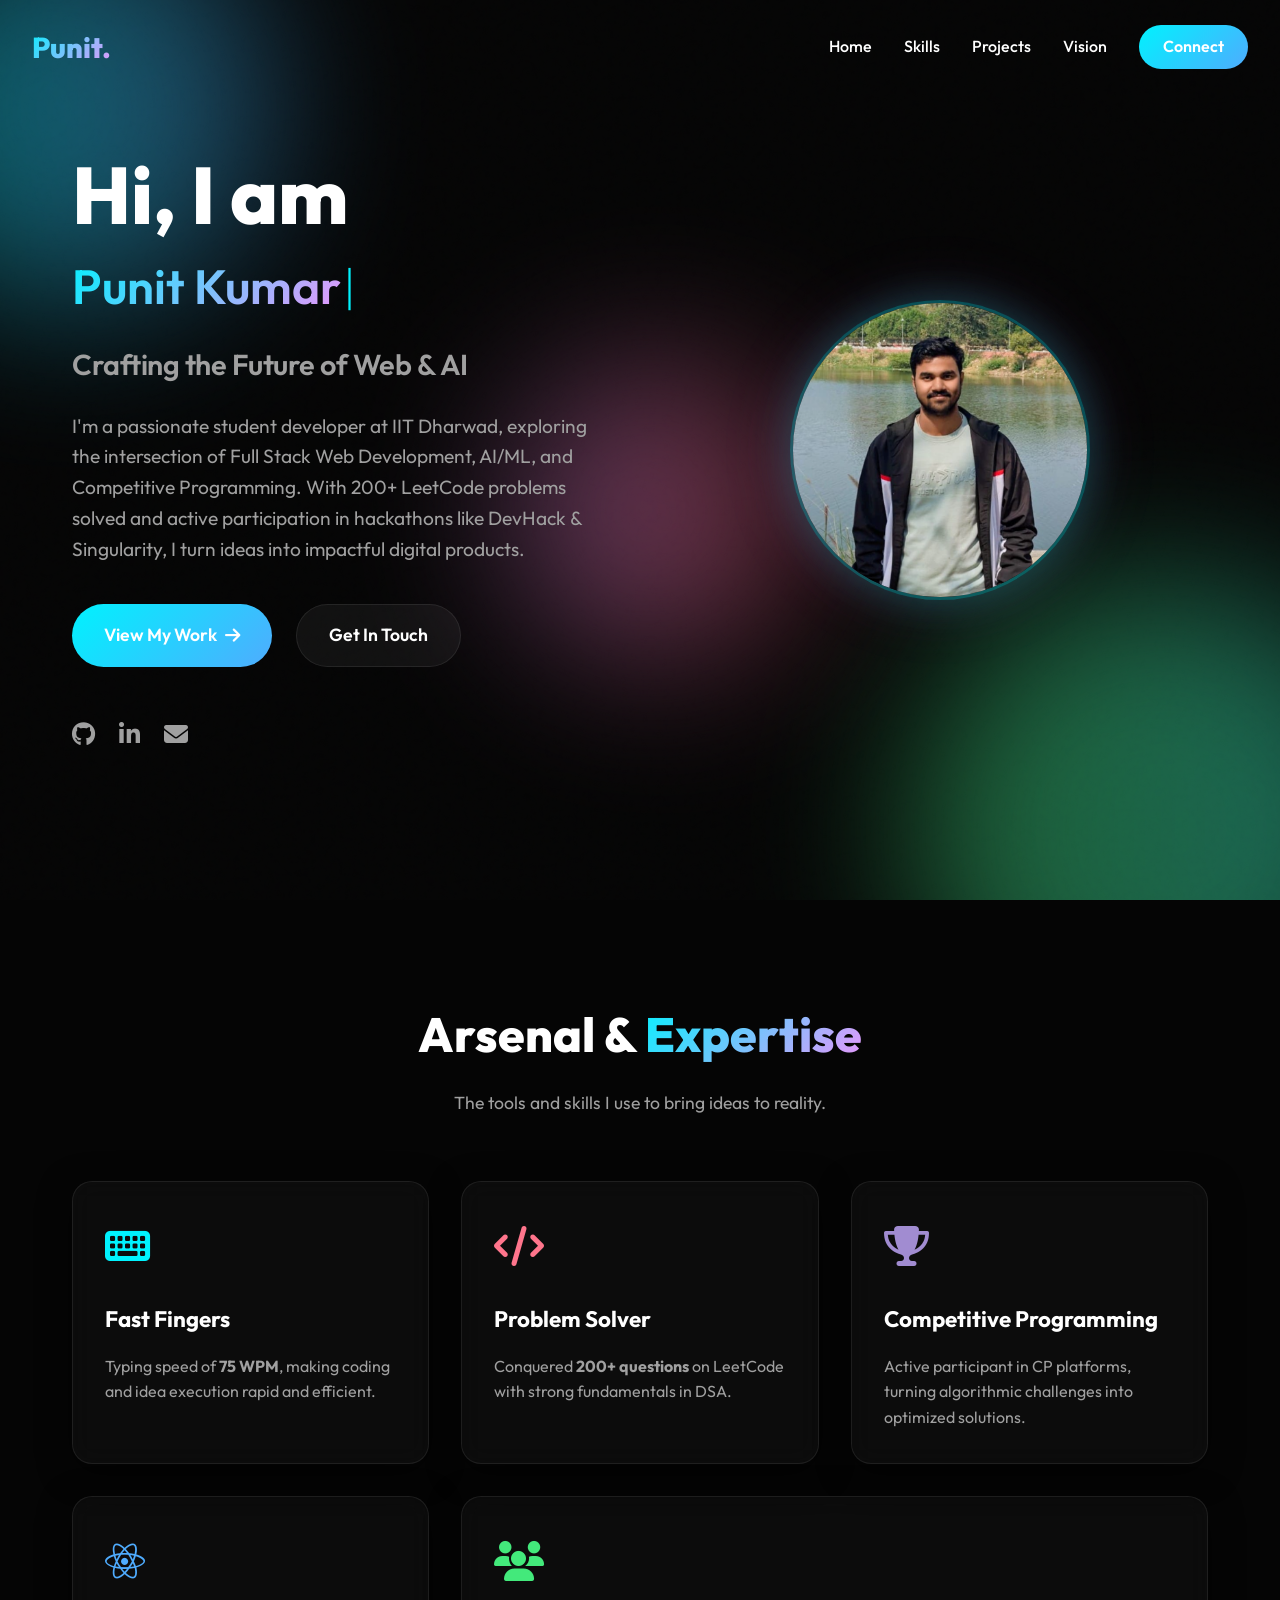
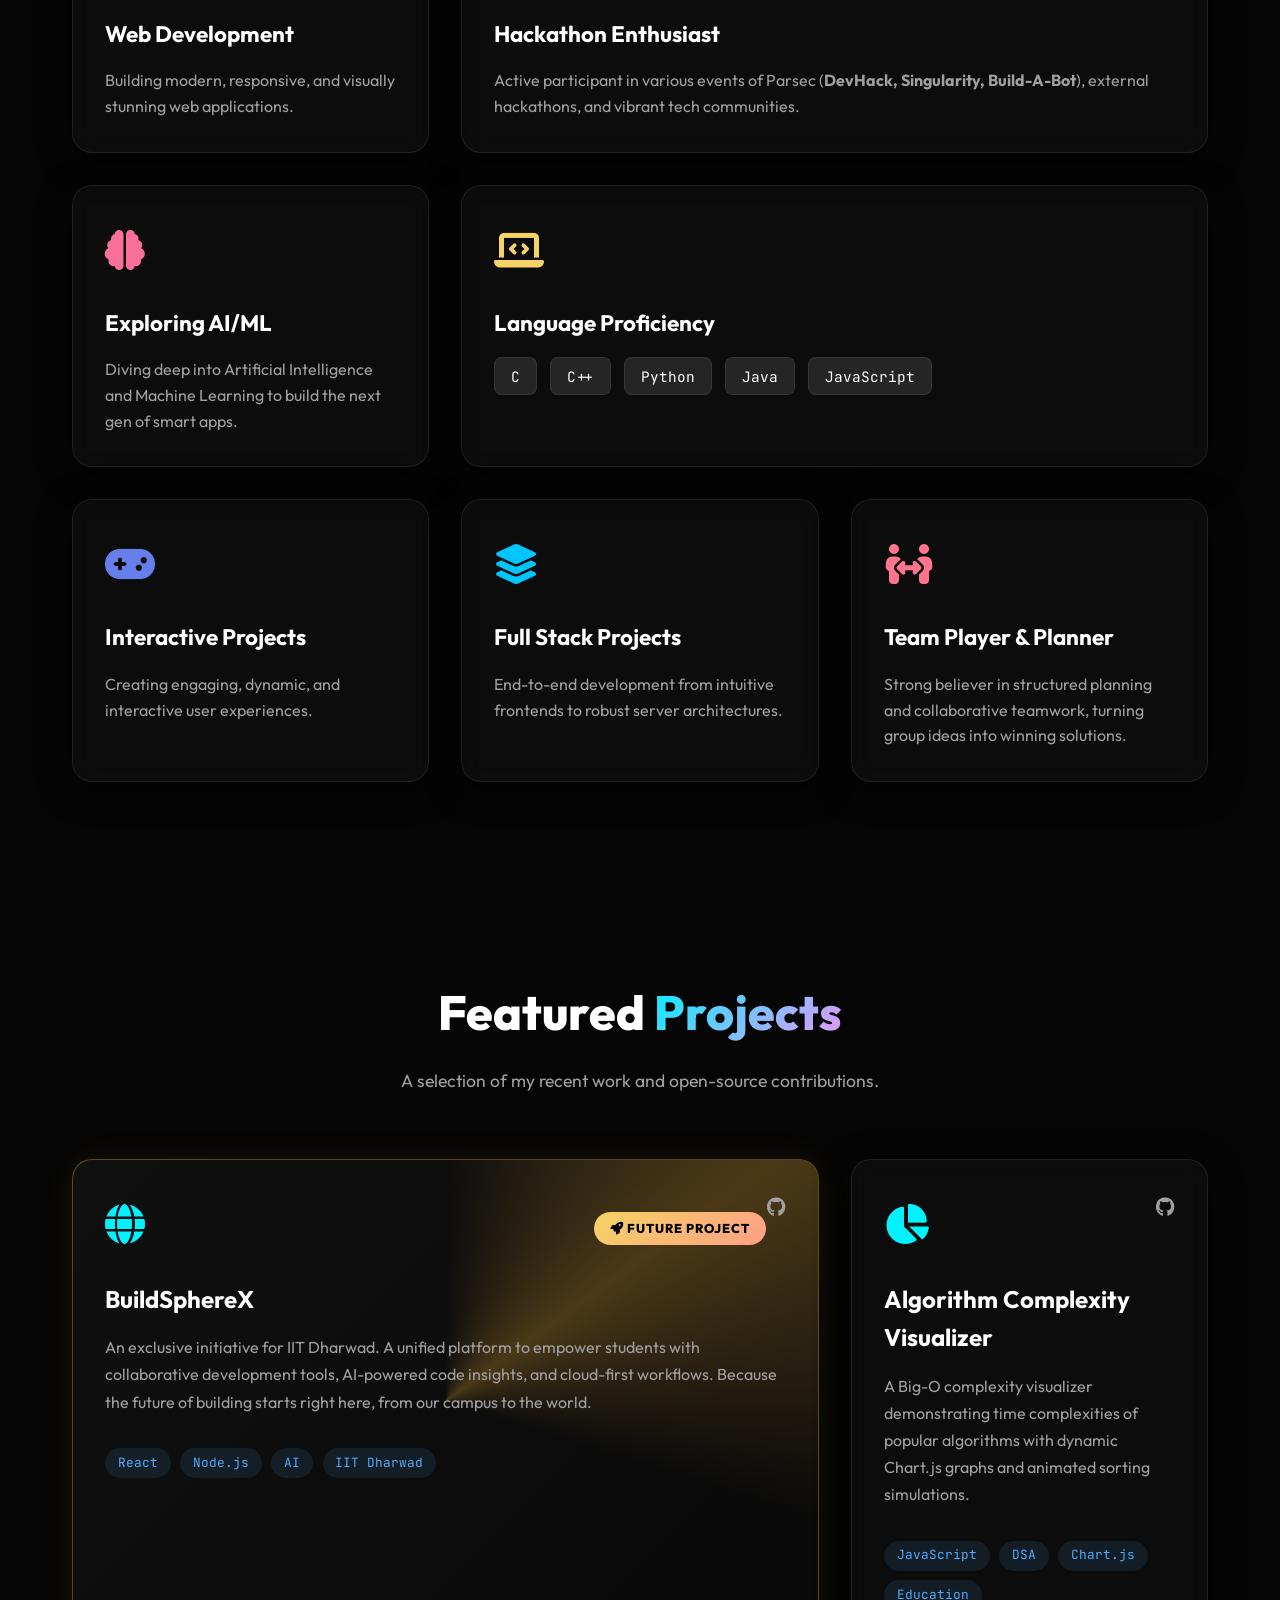
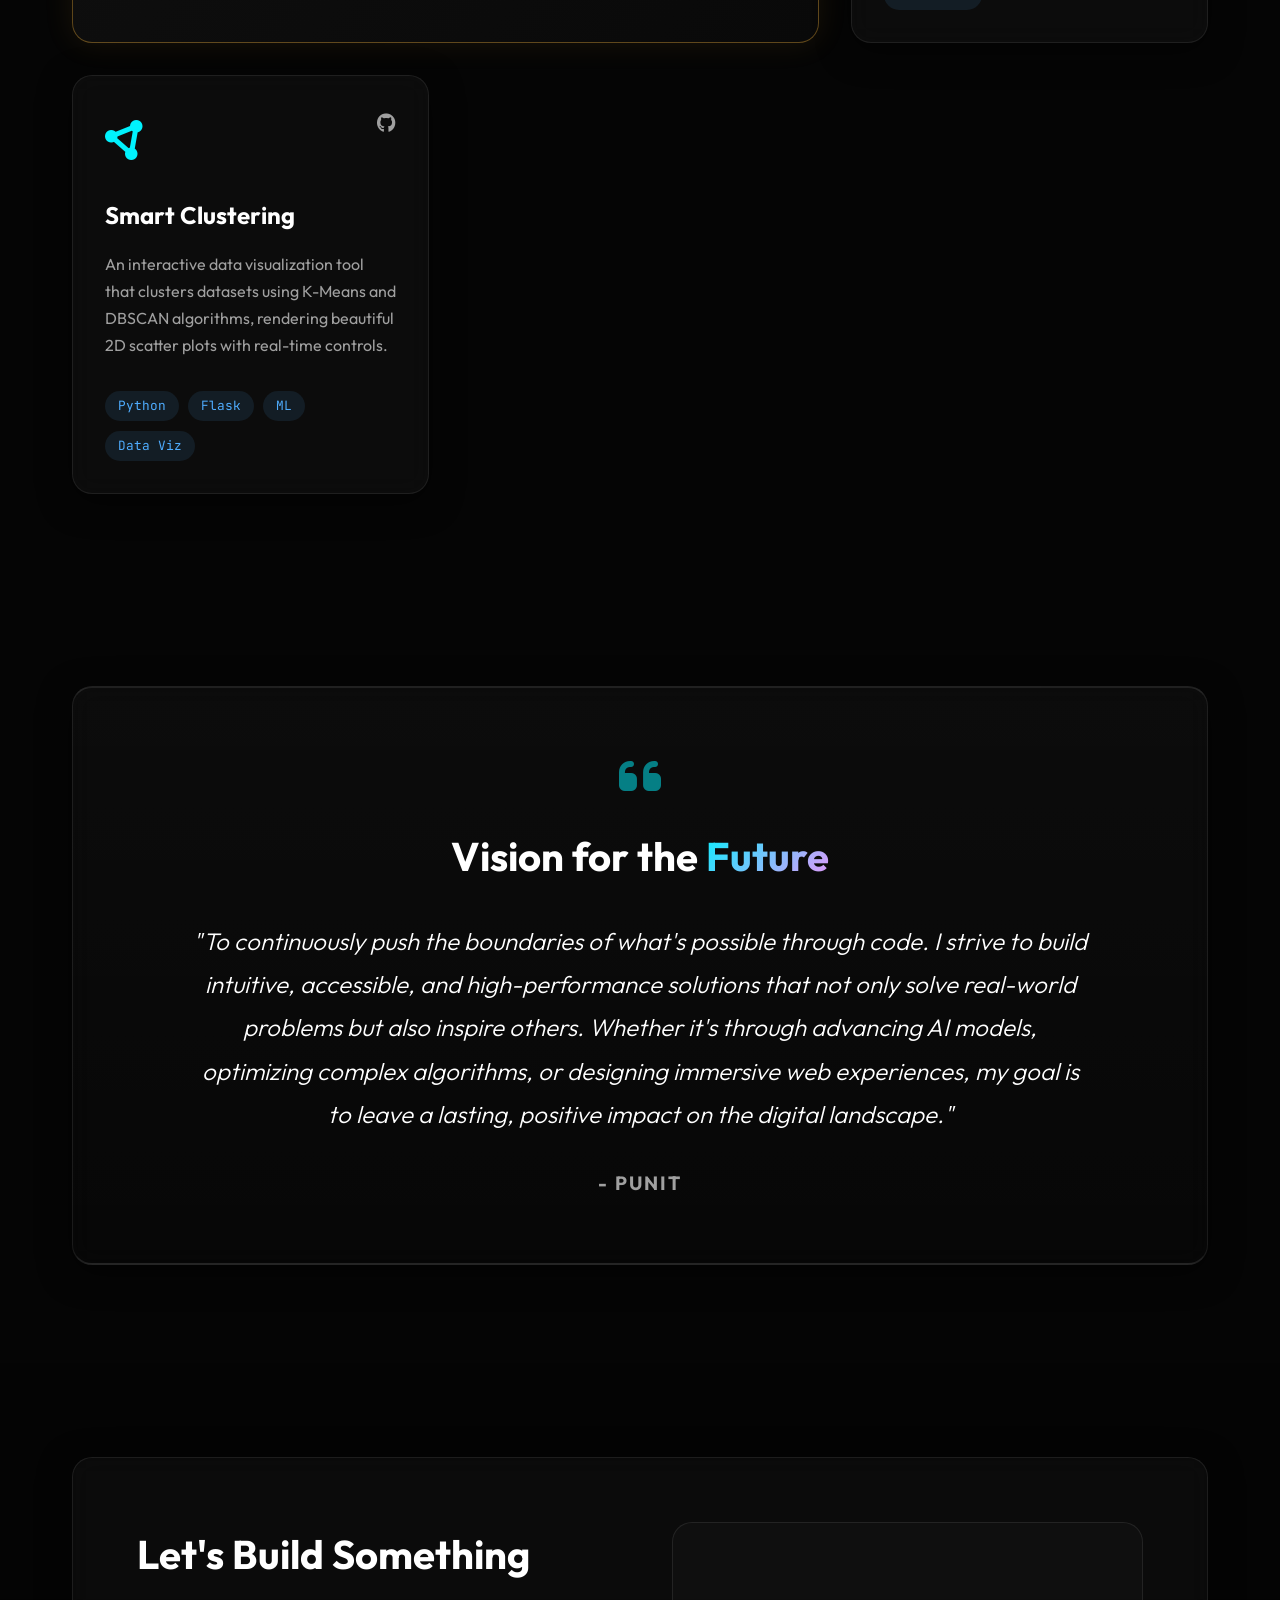
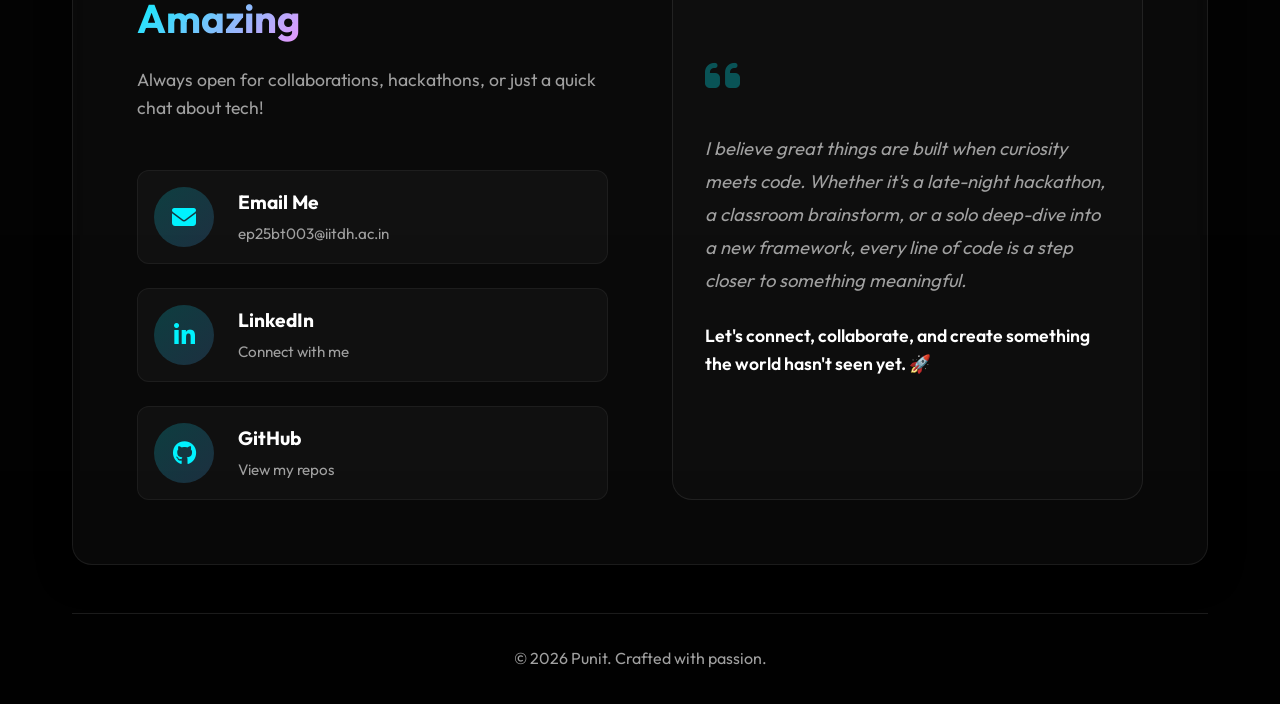
==== index.html @ 8e8a66ca "Initial commit: Premium dark-themed portfolio website" ====
<!DOCTYPE html>
<html lang="en">

<head>
    <meta charset="UTF-8">
    <meta name="viewport" content="width=device-width, initial-scale=1.0">
    <title>Punit | Portfolio</title>
    <!-- Fonts -->
    <link rel="preconnect" href="https://fonts.googleapis.com">
    <link rel="preconnect" href="https://fonts.gstatic.com" crossorigin>
    <link
        href="https://fonts.googleapis.com/css2?family=Outfit:wght@300;400;600;800&family=JetBrains+Mono:wght@400;700&display=swap"
        rel="stylesheet">
    <!-- Font Awesome -->
    <link rel="stylesheet" href="https://cdnjs.cloudflare.com/ajax/libs/font-awesome/6.4.0/css/all.min.css">
    <!-- Custom CSS -->
    <link rel="stylesheet" href="style.css">
</head>

<body>
    <!-- Animated Background Elements -->
    <div class="background-animation">
        <div class="blob blob-1"></div>
        <div class="blob blob-2"></div>
        <div class="blob blob-3"></div>
        <div class="noise-overlay"></div>
    </div>

    <!-- Navigation -->
    <nav class="navbar">
        <div class="nav-brand">
            <span class="gradient-text">Punit.</span>
        </div>
        <div class="nav-links">
            <a href="#home">Home</a>
            <a href="#skills">Skills</a>
            <a href="#projects">Projects</a>
            <a href="#vision">Vision</a>
            <a href="#contact" class="nav-btn">Connect</a>
        </div>
        <div class="mobile-menu-btn">
            <i class="fas fa-bars"></i>
        </div>
    </nav>

    <!-- Hero Section -->
    <section id="home" class="hero section">
        <div class="hero-grid wrapper">
            <div class="hero-content">

                <h1 class="hero-title">Hi, I am</h1>
                <p class="hero-typing"><span class="gradient-text type-text">Punit Kumar</span><span
                        class="cursor">|</span></p>
                <p class="hero-subtitle">Crafting the Future of Web & AI</p>

                <p class="hero-desc">
                    I'm a passionate student developer at IIT Dharwad, exploring the intersection of Full Stack Web
                    Development, AI/ML, and Competitive Programming. With 200+ LeetCode problems solved and active
                    participation in hackathons like DevHack & Singularity, I turn ideas into impactful digital
                    products.
                </p>

                <div class="hero-cta">
                    <a href="#projects" class="primary-btn">View My Work <i class="fas fa-arrow-right"></i></a>
                    <a href="#contact" class="secondary-btn">Get In Touch</a>
                </div>

                <div class="social-links hero-socials">
                    <a href="https://github.com/punitxdev" target="_blank" aria-label="GitHub"><i
                            class="fab fa-github"></i></a>
                    <a href="https://www.linkedin.com/in/punit-kumar-kashyap-9589b7373/" target="_blank"
                        aria-label="LinkedIn"><i class="fab fa-linkedin-in"></i></a>
                    <a href="mailto:ep25bt003@iitdh.ac.in" aria-label="Email"><i class="fas fa-envelope"></i></a>
                </div>
            </div>

            <div class="hero-image-container">
                <div class="hero-image-glow"></div>
                <img src="avatar.png" alt="Punit Kumar" class="hero-avatar bouncing">
            </div>
        </div>
    </section>

    <!-- Skills Section -->
    <section id="skills" class="skills section">
        <div class="wrapper">
            <div class="section-header">
                <h2>Arsenal & <span class="gradient-text">Expertise</span></h2>
                <p>The tools and skills I use to bring ideas to reality.</p>
            </div>

            <div class="skills-grid">
                <!-- Skill 1 -->
                <div class="skill-card glass">
                    <div class="skill-icon text-cyan"><i class="fas fa-keyboard"></i></div>
                    <h3>Fast Fingers</h3>
                    <p>Typing speed of <strong>75 WPM</strong>, making coding and idea execution rapid and efficient.
                    </p>
                </div>

                <!-- Skill 2 -->
                <div class="skill-card glass">
                    <div class="skill-icon text-orange"><i class="fas fa-code"></i></div>
                    <h3>Problem Solver</h3>
                    <p>Conquered <strong>200+ questions</strong> on LeetCode with strong fundamentals in DSA.</p>
                </div>

                <!-- Skill 3 -->
                <div class="skill-card glass">
                    <div class="skill-icon text-purple"><i class="fas fa-trophy"></i></div>
                    <h3>Competitive Programming</h3>
                    <p>Active participant in CP platforms, turning algorithmic challenges into optimized solutions.</p>
                </div>

                <!-- Skill 4 -->
                <div class="skill-card glass">
                    <div class="skill-icon text-blue"><i class="fab fa-react"></i></div>
                    <h3>Web Development</h3>
                    <p>Building modern, responsive, and visually stunning web applications.</p>
                </div>

                <!-- Skill 5 -->
                <div class="skill-card glass double-col">
                    <div class="skill-icon text-green"><i class="fas fa-users"></i></div>
                    <h3>Hackathon Enthusiast</h3>
                    <p>Active participant in various events of Parsec (<strong>DevHack, Singularity,
                            Build-A-Bot</strong>), external hackathons, and vibrant tech communities.</p>
                </div>

                <!-- Skill 6 -->
                <div class="skill-card glass">
                    <div class="skill-icon text-pink"><i class="fas fa-brain"></i></div>
                    <h3>Exploring AI/ML</h3>
                    <p>Diving deep into Artificial Intelligence and Machine Learning to build the next gen of smart
                        apps.</p>
                </div>

                <!-- Skill 7 -->
                <div class="skill-card glass double-col">
                    <div class="skill-icon text-yellow"><i class="fas fa-laptop-code"></i></div>
                    <h3>Language Proficiency</h3>
                    <div class="lang-tags">
                        <span>C</span>
                        <span>C++</span>
                        <span>Python</span>
                        <span>Java</span>
                        <span>JavaScript</span>
                    </div>
                </div>

                <!-- Skill 8 -->
                <div class="skill-card glass">
                    <div class="skill-icon text-indigo"><i class="fas fa-gamepad"></i></div>
                    <h3>Interactive Projects</h3>
                    <p>Creating engaging, dynamic, and interactive user experiences.</p>
                </div>

                <!-- Skill 9 -->
                <div class="skill-card glass">
                    <div class="skill-icon text-teal"><i class="fas fa-layer-group"></i></div>
                    <h3>Full Stack Projects</h3>
                    <p>End-to-end development from intuitive frontends to robust server architectures.</p>
                </div>

                <!-- Skill 10 -->
                <div class="skill-card glass">
                    <div class="skill-icon text-orange"><i class="fas fa-people-arrows"></i></div>
                    <h3>Team Player & Planner</h3>
                    <p>Strong believer in structured planning and collaborative teamwork, turning group ideas into
                        winning solutions.</p>
                </div>
            </div>
        </div>
    </section>

    <!-- Projects Section -->
    <section id="projects" class="projects section">
        <div class="wrapper">
            <div class="section-header">
                <h2>Featured <span class="gradient-text">Projects</span></h2>
                <p>A selection of my recent work and open-source contributions.</p>
            </div>

            <div class="projects-container" id="projects-container">
                <!-- Projects will be dynamically injected here via JS -->
                <div class="loading-spinner">
                    <div class="spinner"></div>
                    <p>Fetching projects from GitHub...</p>
                </div>
            </div>
        </div>
    </section>

    <!-- Vision Section -->
    <section id="vision" class="vision section">
        <div class="wrapper">
            <div class="vision-container glass">
                <i class="fas fa-quote-left vision-icon"></i>
                <h2>Vision for the <span class="gradient-text">Future</span></h2>
                <p class="vision-statement">
                    "To continuously push the boundaries of what's possible through code. I strive to build intuitive,
                    accessible, and high-performance solutions that not only solve real-world problems but also inspire
                    others. Whether it's through advancing AI models, optimizing complex algorithms, or designing
                    immersive web experiences, my goal is to leave a lasting, positive impact on the digital landscape."
                </p>
                <div class="vision-author">- Punit</div>
            </div>
        </div>
    </section>

    <!-- Contact & Footer Section -->
    <footer id="contact" class="footer">
        <div class="wrapper">
            <div class="contact-card glass">
                <div class="contact-info">
                    <h2>Let's Build Something <span class="gradient-text">Amazing</span></h2>
                    <p>Always open for collaborations, hackathons, or just a quick chat about tech!</p>

                    <div class="contact-links">
                        <a href="mailto:ep25bt003@iitdh.ac.in" class="contact-item">
                            <div class="contact-icon"><i class="fas fa-envelope"></i></div>
                            <div>
                                <h4>Email Me</h4>
                                <span>ep25bt003@iitdh.ac.in</span>
                            </div>
                        </a>
                        <a href="https://www.linkedin.com/in/punit-kumar-kashyap-9589b7373/" target="_blank"
                            class="contact-item">
                            <div class="contact-icon"><i class="fab fa-linkedin-in"></i></div>
                            <div>
                                <h4>LinkedIn</h4>
                                <span>Connect with me</span>
                            </div>
                        </a>
                        <a href="https://github.com/punitxdev" target="_blank" class="contact-item">
                            <div class="contact-icon"><i class="fab fa-github"></i></div>
                            <div>
                                <h4>GitHub</h4>
                                <span>View my repos</span>
                            </div>
                        </a>
                    </div>
                </div>

                <div class="contact-message">
                    <div class="message-icon"><i class="fas fa-quote-left"></i></div>
                    <p class="message-text">I believe great things are built when curiosity meets code. Whether it's a
                        late-night hackathon, a classroom brainstorm, or a solo deep-dive into a new framework, every
                        line of code is a step closer to something meaningful.</p>
                    <p class="message-tagline">Let's connect, collaborate, and create something the world hasn't seen
                        yet. 🚀</p>
                </div>
            </div>

            <div class="footer-bottom">
                <p>&copy; 2026 Punit. Crafted with passion.</p>
            </div>
        </div>
    </footer>

    <!-- Custom JS -->
    <script src="script.js"></script>
</body>

</html>
---- style.css ----
/* =========================================
   VARIABLES & DESIGN TOKENS
   ========================================= */
   :root {
    --bg-dark: #050505;
    --bg-card: rgba(255, 255, 255, 0.03);
    --bg-card-hover: rgba(255, 255, 255, 0.08);
    --primary: #00f2fe;
    --secondary: #4facfe;
    --accent: #f093fb;
    --accent-2: #f5576c;
    
    --text-main: #ffffff;
    --text-muted: #a0a0a0;
    
    --font-heading: 'Outfit', sans-serif;
    --font-body: 'Outfit', sans-serif;
    --font-mono: 'JetBrains Mono', monospace;
    
    --glass-border: rgba(255, 255, 255, 0.08);
    --glass-shadow: 0 8px 32px 0 rgba(0, 0, 0, 0.5);
    
    --transition: all 0.3s cubic-bezier(0.25, 0.8, 0.25, 1);
}

/* =========================================
   RESET & GLOBAL STYLES
   ========================================= */
* {
    margin: 0;
    padding: 0;
    box-sizing: border-box;
}

html {
    scroll-behavior: smooth;
    font-size: 16px;
}

body {
    font-family: var(--font-body);
    background-color: var(--bg-dark);
    color: var(--text-main);
    line-height: 1.6;
    overflow-x: hidden;
}

/* Background Animations */
.background-animation {
    position: fixed;
    top: 0;
    left: 0;
    width: 100vw;
    height: 100vh;
    z-index: -1;
    overflow: hidden;
    background: #050505;
}

.blob {
    position: absolute;
    filter: blur(80px);
    border-radius: 50%;
    opacity: 0.4;
    animation: float 20s infinite ease-in-out alternate;
}

.blob-1 {
    width: 400px;
    height: 400px;
    background: linear-gradient(to right, var(--primary), var(--secondary));
    top: -10%;
    left: -10%;
}

.blob-2 {
    width: 500px;
    height: 500px;
    background: linear-gradient(to right, #43e97b, #38f9d7);
    bottom: -20%;
    right: -10%;
    animation-delay: -5s;
}

.blob-3 {
    width: 300px;
    height: 300px;
    background: linear-gradient(to right, var(--accent), var(--accent-2));
    top: 40%;
    left: 40%;
    animation-duration: 25s;
}

.noise-overlay {
    position: absolute;
    top: 0;
    left: 0;
    width: 100%;
    height: 100%;
    background-image: url("data:image/svg+xml,%3Csvg viewBox='0 0 200 200' xmlns='http://www.w3.org/2000/svg'%3E%3Cfilter id='noiseFilter'%3E%3CfeTurbulence type='fractalNoise' baseFrequency='0.65' numOctaves='3' stitchTiles='stitch'/%3E%3C/filter%3E%3Crect width='100%25' height='100%25' filter='url(%23noiseFilter)' opactiy='0.05'/%3E%3C/svg%3E");
    opacity: 0.03;
    mix-blend-mode: overlay;
}

@keyframes float {
    0% { transform: translate(0, 0) scale(1); }
    50% { transform: translate(50px, 50px) scale(1.1); }
    100% { transform: translate(-50px, 100px) scale(0.9); }
}

/* Typography & Utilities */
.wrapper {
    max-width: 1200px;
    margin: 0 auto;
    padding: 0 2rem;
}

.section {
    padding: 6rem 0;
}

.section-header {
    margin-bottom: 4rem;
    text-align: center;
}

.section-header h2 {
    font-size: 3rem;
    font-weight: 800;
    margin-bottom: 1rem;
}

.section-header p {
    color: var(--text-muted);
    font-size: 1.1rem;
    max-width: 600px;
    margin: 0 auto;
}

.gradient-text {
    background: linear-gradient(135deg, var(--primary), var(--accent));
    -webkit-background-clip: text;
    -webkit-text-fill-color: transparent;
    background-clip: text;
    display: inline-block;
}

.glass {
    background: var(--bg-card);
    backdrop-filter: blur(12px);
    -webkit-backdrop-filter: blur(12px);
    border: 1px solid var(--glass-border);
    border-radius: 20px;
    box-shadow: var(--glass-shadow);
}

/* =========================================
   NAVIGATION
   ========================================= */
.navbar {
    position: fixed;
    top: 0;
    width: 100%;
    padding: 1.5rem 2rem;
    display: flex;
    justify-content: space-between;
    align-items: center;
    z-index: 1000;
    transition: var(--transition);
}

.navbar.scrolled {
    background: rgba(5, 5, 5, 0.8);
    backdrop-filter: blur(15px);
    padding: 1rem 2rem;
    border-bottom: 1px solid var(--glass-border);
}

.nav-brand {
    font-size: 1.8rem;
    font-weight: 800;
    font-family: var(--font-heading);
}

.nav-links {
    display: flex;
    gap: 2rem;
    align-items: center;
}

.nav-links a {
    color: var(--text-main);
    text-decoration: none;
    font-weight: 500;
    transition: var(--transition);
    font-size: 1rem;
}

.nav-links a:hover {
    color: var(--primary);
}

.nav-btn {
    background: linear-gradient(135deg, var(--primary), var(--secondary));
    padding: 0.6rem 1.5rem;
    border-radius: 50px;
    font-weight: 600 !important;
}

.nav-btn:hover {
    box-shadow: 0 0 20px rgba(0, 242, 254, 0.4);
    transform: translateY(-2px);
    color: #fff !important;
}

.mobile-menu-btn {
    display: none;
    font-size: 1.5rem;
    cursor: pointer;
}

/* =========================================
   HERO SECTION
   ========================================= */
.hero {
    min-height: 100vh;
    display: flex;
    align-items: center;
    padding-top: 6rem;
}

.hero-grid {
    display: grid;
    grid-template-columns: 1fr 1fr;
    gap: 4rem;
    align-items: center;
}

@media (max-width: 900px) {
    .hero-grid {
        grid-template-columns: 1fr;
        text-align: center;
    }
    .hero-badges { justify-content: center; }
    .hero-cta { justify-content: center; }
    .hero-socials { justify-content: center; }
    .hero-image-container { order: -1; }
}

.hero-content {
    max-width: 600px;
}

/* Floating Avatar */
.hero-image-container {
    position: relative;
    display: flex;
    justify-content: center;
    align-items: center;
}

.hero-image-glow {
    position: absolute;
    width: 320px;
    height: 320px;
    background: radial-gradient(circle, rgba(0, 242, 254, 0.25), rgba(240, 147, 251, 0.15), transparent 70%);
    border-radius: 50%;
    filter: blur(40px);
    animation: glowPulse 4s ease-in-out infinite alternate;
}

@keyframes glowPulse {
    0% { transform: scale(1); opacity: 0.6; }
    100% { transform: scale(1.15); opacity: 1; }
}

.hero-avatar {
    width: 300px;
    height: 300px;
    border-radius: 50%;
    object-fit: cover;
    border: 3px solid rgba(0, 242, 254, 0.3);
    box-shadow: 0 0 40px rgba(0, 242, 254, 0.2), 0 0 80px rgba(240, 147, 251, 0.1);
    position: relative;
    z-index: 2;
    transition: var(--transition);
}

.hero-avatar:hover {
    border-color: rgba(0, 242, 254, 0.6);
    box-shadow: 0 0 60px rgba(0, 242, 254, 0.4), 0 0 120px rgba(240, 147, 251, 0.2);
    transform: translateY(-15px) scale(1.02);
}

.bouncing {
    animation: bounce 3s ease-in-out infinite;
}

@keyframes bounce {
    0%, 100% { transform: translateY(0); }
    50% { transform: translateY(-25px); }
}

.hero-badges {
    display: flex;
    gap: 1rem;
    margin-bottom: 2rem;
    flex-wrap: wrap;
}

.badge {
    background: rgba(255, 255, 255, 0.1);
    border: 1px solid var(--glass-border);
    padding: 0.5rem 1rem;
    border-radius: 50px;
    font-size: 0.9rem;
    display: flex;
    align-items: center;
    gap: 0.5rem;
    font-weight: 500;
}

.badge.pulse i {
    color: var(--primary);
    animation: pulse 2s infinite;
}

.badge.typing-badge i {
    color: var(--accent);
}

@keyframes pulse {
    0% { transform: scale(1); opacity: 1; }
    50% { transform: scale(1.2); opacity: 0.7; }
    100% { transform: scale(1); opacity: 1; }
}

.hero-title {
    font-size: 5rem;
    font-weight: 800;
    line-height: 1.2;
    margin-bottom: 0.3rem;
}

.hero-typing {
    font-size: 3rem;
    font-weight: 600;
    margin-bottom: 1rem;
    white-space: nowrap;
}

.hero-subtitle {
    font-size: 1.8rem;
    font-weight: 600;
    color: var(--text-muted);
    margin-bottom: 1.5rem;
    letter-spacing: -0.5px;
}

.cursor {
    display: inline-block;
    color: var(--primary);
    font-weight: 200;
    animation: blink 1s step-end infinite;
    margin-left: 2px;
}

@keyframes blink {
    0%, 100% { opacity: 1; }
    50% { opacity: 0; }
}

.hero-desc {
    font-size: 1.2rem;
    color: var(--text-muted);
    max-width: 600px;
    margin-bottom: 2.5rem;
}

.hero-cta {
    display: flex;
    gap: 1.5rem;
    margin-bottom: 3rem;
}

.primary-btn, .secondary-btn {
    padding: 1rem 2rem;
    border-radius: 50px;
    font-weight: 600;
    font-size: 1.1rem;
    text-decoration: none;
    transition: var(--transition);
    display: flex;
    align-items: center;
    gap: 0.5rem;
    border: none;
    cursor: pointer;
}

.primary-btn {
    background: linear-gradient(135deg, var(--primary), var(--secondary));
    color: #fff;
}

.primary-btn:hover {
    box-shadow: 0 10px 20px rgba(0, 242, 254, 0.3);
    transform: translateY(-3px);
}

.secondary-btn {
    background: rgba(255, 255, 255, 0.05);
    border: 1px solid var(--glass-border);
    color: var(--text-main);
}

.secondary-btn:hover {
    background: rgba(255, 255, 255, 0.1);
    transform: translateY(-3px);
}

.hero-socials {
    display: flex;
    gap: 1.5rem;
}

.hero-socials a {
    color: var(--text-muted);
    font-size: 1.5rem;
    transition: var(--transition);
}

.hero-socials a:hover {
    color: var(--primary);
    transform: translateY(-3px);
}

/* =========================================
   SKILLS SECTION
   ========================================= */
.skills-grid {
    display: grid;
    grid-template-columns: repeat(auto-fill, minmax(300px, 1fr));
    gap: 2rem;
}

.double-col {
    grid-column: span 2;
}

@media (max-width: 768px) {
    .double-col {
        grid-column: span 1;
    }
}

.skill-card {
    padding: 2rem;
    transition: var(--transition);
    position: relative;
    overflow: hidden;
}

.skill-card::before {
    content: '';
    position: absolute;
    top: 0;
    left: 0;
    width: 100%;
    height: 100%;
    background: radial-gradient(circle at 50% -20%, rgba(255,255,255,0.1) 0%, transparent 60%);
    opacity: 0;
    transition: var(--transition);
}

.skill-card:hover {
    transform: translateY(-5px);
    border-color: rgba(255, 255, 255, 0.2);
    box-shadow: 0 10px 30px rgba(0, 0, 0, 0.6);
}

.skill-card:hover::before {
    opacity: 1;
}

.skill-icon {
    font-size: 2.5rem;
    margin-bottom: 1.5rem;
}

.text-cyan { color: #00f2fe; }
.text-orange { color: #ff758c; }
.text-purple { color: #a18cd1; }
.text-blue { color: #4facfe; }
.text-green { color: #43e97b; }
.text-pink { color: #fa709a; }
.text-yellow { color: #f6d365; }
.text-indigo { color: #667eea; }
.text-teal { color: #00c6ff; }

.skill-card h3 {
    font-size: 1.4rem;
    font-weight: 700;
    margin-bottom: 1rem;
}

.skill-card p {
    color: var(--text-muted);
    font-size: 1rem;
}

.lang-tags {
    display: flex;
    flex-wrap: wrap;
    gap: 0.8rem;
    margin-top: 1rem;
}

.lang-tags span {
    background: rgba(255, 255, 255, 0.1);
    padding: 0.4rem 1rem;
    border-radius: 8px;
    font-family: var(--font-mono);
    font-size: 0.9rem;
    border: 1px solid var(--glass-border);
}

/* =========================================
   PROJECTS SECTION
   ========================================= */
.projects-container {
    display: grid;
    grid-template-columns: repeat(auto-fill, minmax(350px, 1fr));
    gap: 2rem;
}

.project-card {
    display: flex;
    flex-direction: column;
    padding: 2rem;
    height: 100%;
    transition: var(--transition);
    position: relative;
    border-radius: 20px;
    border: 1px solid var(--glass-border);
    background: var(--bg-card);
    backdrop-filter: blur(12px);
    -webkit-backdrop-filter: blur(12px);
    box-shadow: var(--glass-shadow);
}

.project-card:hover {
    transform: translateY(-5px);
    border-color: rgba(255, 255, 255, 0.2);
}

/* Special BuildSphereX Card */
.buildspherex-card {
    grid-column: span 2;
    background: linear-gradient(135deg, rgba(20, 20, 20, 0.8), rgba(10, 10, 10, 0.9));
    border: 1px solid rgba(220, 160, 50, 0.4);
    box-shadow: 0 0 30px rgba(220, 160, 50, 0.1);
    position: relative;
    overflow: hidden;
}

.buildspherex-card::after {
    content: '';
    position: absolute;
    top: -50%;
    left: -50%;
    width: 200%;
    height: 200%;
    background: conic-gradient(transparent, rgba(220, 160, 50, 0.3), transparent 30%);
    animation: rotate 10s linear infinite;
    z-index: 0;
    pointer-events: none;
}

.buildspherex-card .project-content {
    position: relative;
    z-index: 1;
}

@keyframes rotate {
    100% { transform: rotate(360deg); }
}

@media (max-width: 768px) {
    .buildspherex-card {
        grid-column: span 1;
    }
}

.future-badge {
    position: absolute;
    top: 20px;
    right: 20px;
    background: linear-gradient(135deg, #f6d365, #fda085);
    color: #000;
    font-weight: 800;
    padding: 0.4rem 1rem;
    border-radius: 50px;
    font-size: 0.8rem;
    text-transform: uppercase;
    letter-spacing: 1px;
    z-index: 2;
}

.project-header {
    display: flex;
    justify-content: space-between;
    align-items: flex-start;
    margin-bottom: 1.5rem;
}

.project-icon {
    font-size: 2.5rem;
    color: var(--primary);
}

.project-links a {
    color: var(--text-muted);
    font-size: 1.2rem;
    margin-left: 1rem;
    transition: var(--transition);
}

.project-links a:hover {
    color: var(--primary);
}

.project-title {
    font-size: 1.5rem;
    font-weight: 700;
    margin-bottom: 1rem;
    word-break: break-word;
}

.project-desc {
    color: var(--text-muted);
    flex-grow: 1;
    margin-bottom: 2rem;
    font-size: 1rem;
    line-height: 1.7;
}

.project-tags {
    display: flex;
    flex-wrap: wrap;
    gap: 0.6rem;
}

.project-tags span {
    font-family: var(--font-mono);
    font-size: 0.8rem;
    color: var(--secondary);
    background: rgba(79, 172, 254, 0.1);
    padding: 0.3rem 0.8rem;
    border-radius: 50px;
}

/* Loading State for Projects */
.loading-spinner {
    grid-column: 1 / -1;
    display: flex;
    flex-direction: column;
    align-items: center;
    justify-content: center;
    padding: 4rem;
}

.spinner {
    width: 50px;
    height: 50px;
    border: 3px solid rgba(255,255,255,0.1);
    border-top: 3px solid var(--primary);
    border-radius: 50%;
    animation: spin 1s linear infinite;
    margin-bottom: 1rem;
}

@keyframes spin {
    0% { transform: rotate(0deg); }
    100% { transform: rotate(360deg); }
}

/* =========================================
   VISION SECTION
   ========================================= */
.vision {
    position: relative;
}

.vision-container {
    padding: 4rem;
    text-align: center;
    border-top: 2px solid rgba(255, 255, 255, 0.1);
    border-bottom: 2px solid rgba(255, 255, 255, 0.1);
    background: linear-gradient(180deg, rgba(255,255,255,0.03) 0%, rgba(255,255,255,0.01) 100%);
}

.vision-icon {
    font-size: 3rem;
    color: var(--primary);
    opacity: 0.5;
    margin-bottom: 1.5rem;
}

.vision-container h2 {
    font-size: 2.5rem;
    margin-bottom: 2rem;
}

.vision-statement {
    font-size: 1.5rem;
    font-style: italic;
    font-weight: 300;
    line-height: 1.8;
    color: var(--text-main);
    max-width: 900px;
    margin: 0 auto 2rem auto;
}

.vision-author {
    font-size: 1.2rem;
    font-weight: 700;
    color: var(--text-muted);
    text-transform: uppercase;
    letter-spacing: 2px;
}

/* =========================================
   FOOTER / CONTACT
   ========================================= */
.footer {
    padding: 6rem 0 2rem 0;
    background: linear-gradient(180deg, transparent, rgba(0, 0, 0, 0.8));
}

.contact-card {
    display: grid;
    grid-template-columns: 1fr 1fr;
    gap: 4rem;
    padding: 4rem;
    margin-bottom: 3rem;
}

@media (max-width: 992px) {
    .contact-card {
        grid-template-columns: 1fr;
        gap: 3rem;
        padding: 2.5rem;
    }
}

.contact-info h2 {
    font-size: 2.5rem;
    margin-bottom: 1rem;
}

.contact-info p {
    color: var(--text-muted);
    margin-bottom: 3rem;
    font-size: 1.1rem;
}

.contact-links {
    display: flex;
    flex-direction: column;
    gap: 1.5rem;
}

.contact-item {
    display: flex;
    align-items: center;
    gap: 1.5rem;
    text-decoration: none;
    color: var(--text-main);
    transition: var(--transition);
    padding: 1rem;
    border-radius: 12px;
    background: rgba(255, 255, 255, 0.03);
    border: 1px solid rgba(255, 255, 255, 0.05);
}

.contact-item:hover {
    background: rgba(255, 255, 255, 0.08);
    transform: translateX(10px);
    border-color: rgba(255, 255, 255, 0.1);
}

.contact-icon {
    width: 60px;
    height: 60px;
    border-radius: 50%;
    background: linear-gradient(135deg, rgba(0, 242, 254, 0.2), rgba(79, 172, 254, 0.2));
    display: flex;
    align-items: center;
    justify-content: center;
    font-size: 1.5rem;
    color: var(--primary);
}

.contact-item h4 {
    font-size: 1.2rem;
    margin-bottom: 0.2rem;
}

.contact-item span {
    color: var(--text-muted);
    font-size: 0.95rem;
}

/* Contact Message */
.contact-message {
    display: flex;
    flex-direction: column;
    justify-content: center;
    padding: 2rem;
    border-radius: 20px;
    background: rgba(255, 255, 255, 0.02);
    border: 1px solid var(--glass-border);
}

.message-icon {
    font-size: 2.5rem;
    color: var(--primary);
    opacity: 0.3;
    margin-bottom: 1.5rem;
}

.message-text {
    font-size: 1.15rem;
    line-height: 1.8;
    color: var(--text-muted);
    margin-bottom: 1.5rem;
    font-style: italic;
}

.message-tagline {
    font-size: 1.1rem;
    font-weight: 600;
    color: var(--text-main);
}

.contact-form {
    display: flex;
    flex-direction: column;
    gap: 1.5rem;
}

.input-group input,
.input-group textarea {
    width: 100%;
    padding: 1.2rem 1.5rem;
    background: rgba(255, 255, 255, 0.05);
    border: 1px solid rgba(255, 255, 255, 0.1);
    border-radius: 12px;
    color: var(--text-main);
    font-family: var(--font-body);
    font-size: 1rem;
    transition: var(--transition);
    outline: none;
}

.input-group input:focus,
.input-group textarea:focus {
    background: rgba(255, 255, 255, 0.08);
    border-color: var(--primary);
    box-shadow: 0 0 15px rgba(0, 242, 254, 0.2);
}

.input-group textarea {
    resize: vertical;
    min-height: 120px;
}

.submit-btn {
    width: 100%;
    justify-content: center;
}

.footer-bottom {
    text-align: center;
    color: var(--text-muted);
    border-top: 1px solid rgba(255, 255, 255, 0.1);
    padding-top: 2rem;
}

/* =========================================
   RESPONSIVE
   ========================================= */
@media (max-width: 768px) {
    .nav-links {
        display: none;
    }
    
    .mobile-menu-btn {
        display: block;
    }
    
    .hero-title {
        font-size: 3rem;
    }
    
    .hero-title .subtitle {
        font-size: 1.5rem;
    }
    
    .hero-cta {
        flex-direction: column;
    }
    
    .section-header h2 {
        font-size: 2.2rem;
    }
    
    .vision-container {
        padding: 2rem;
    }
    
    .vision-statement {
        font-size: 1.2rem;
    }
}
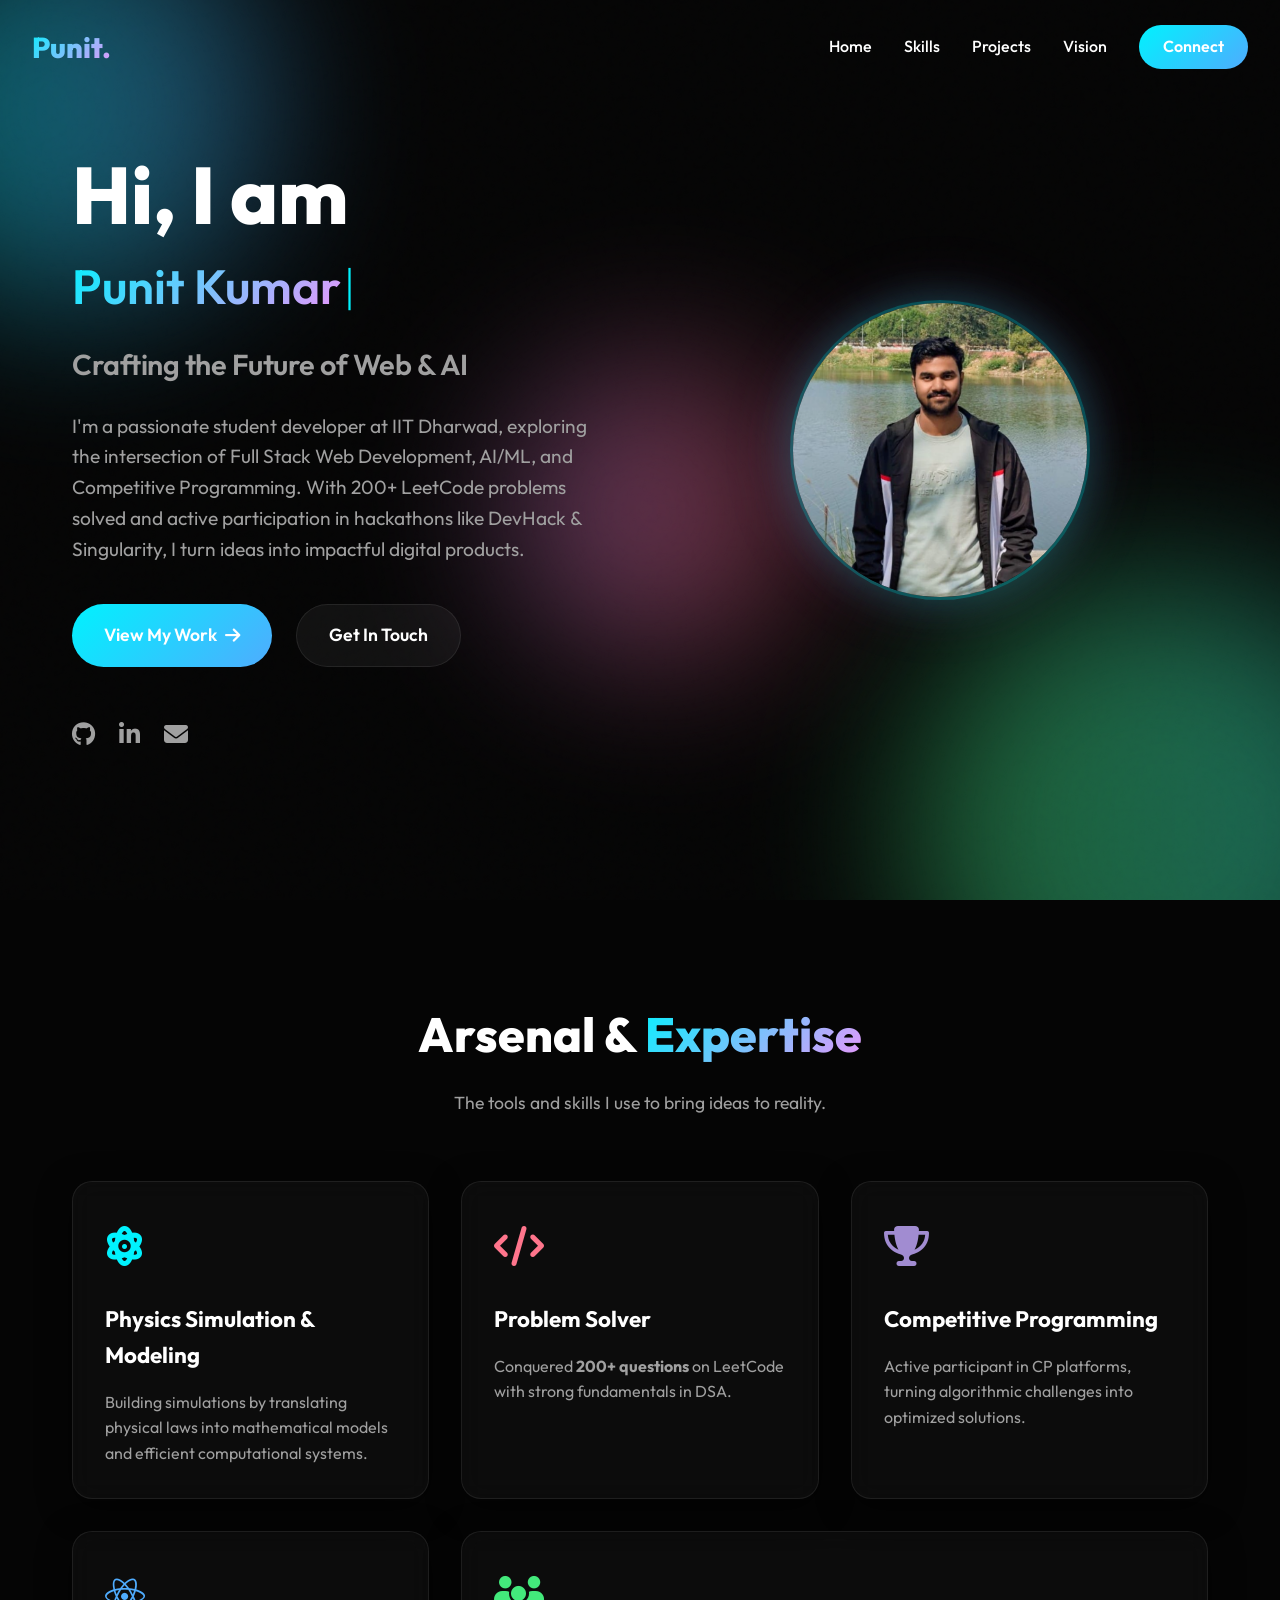
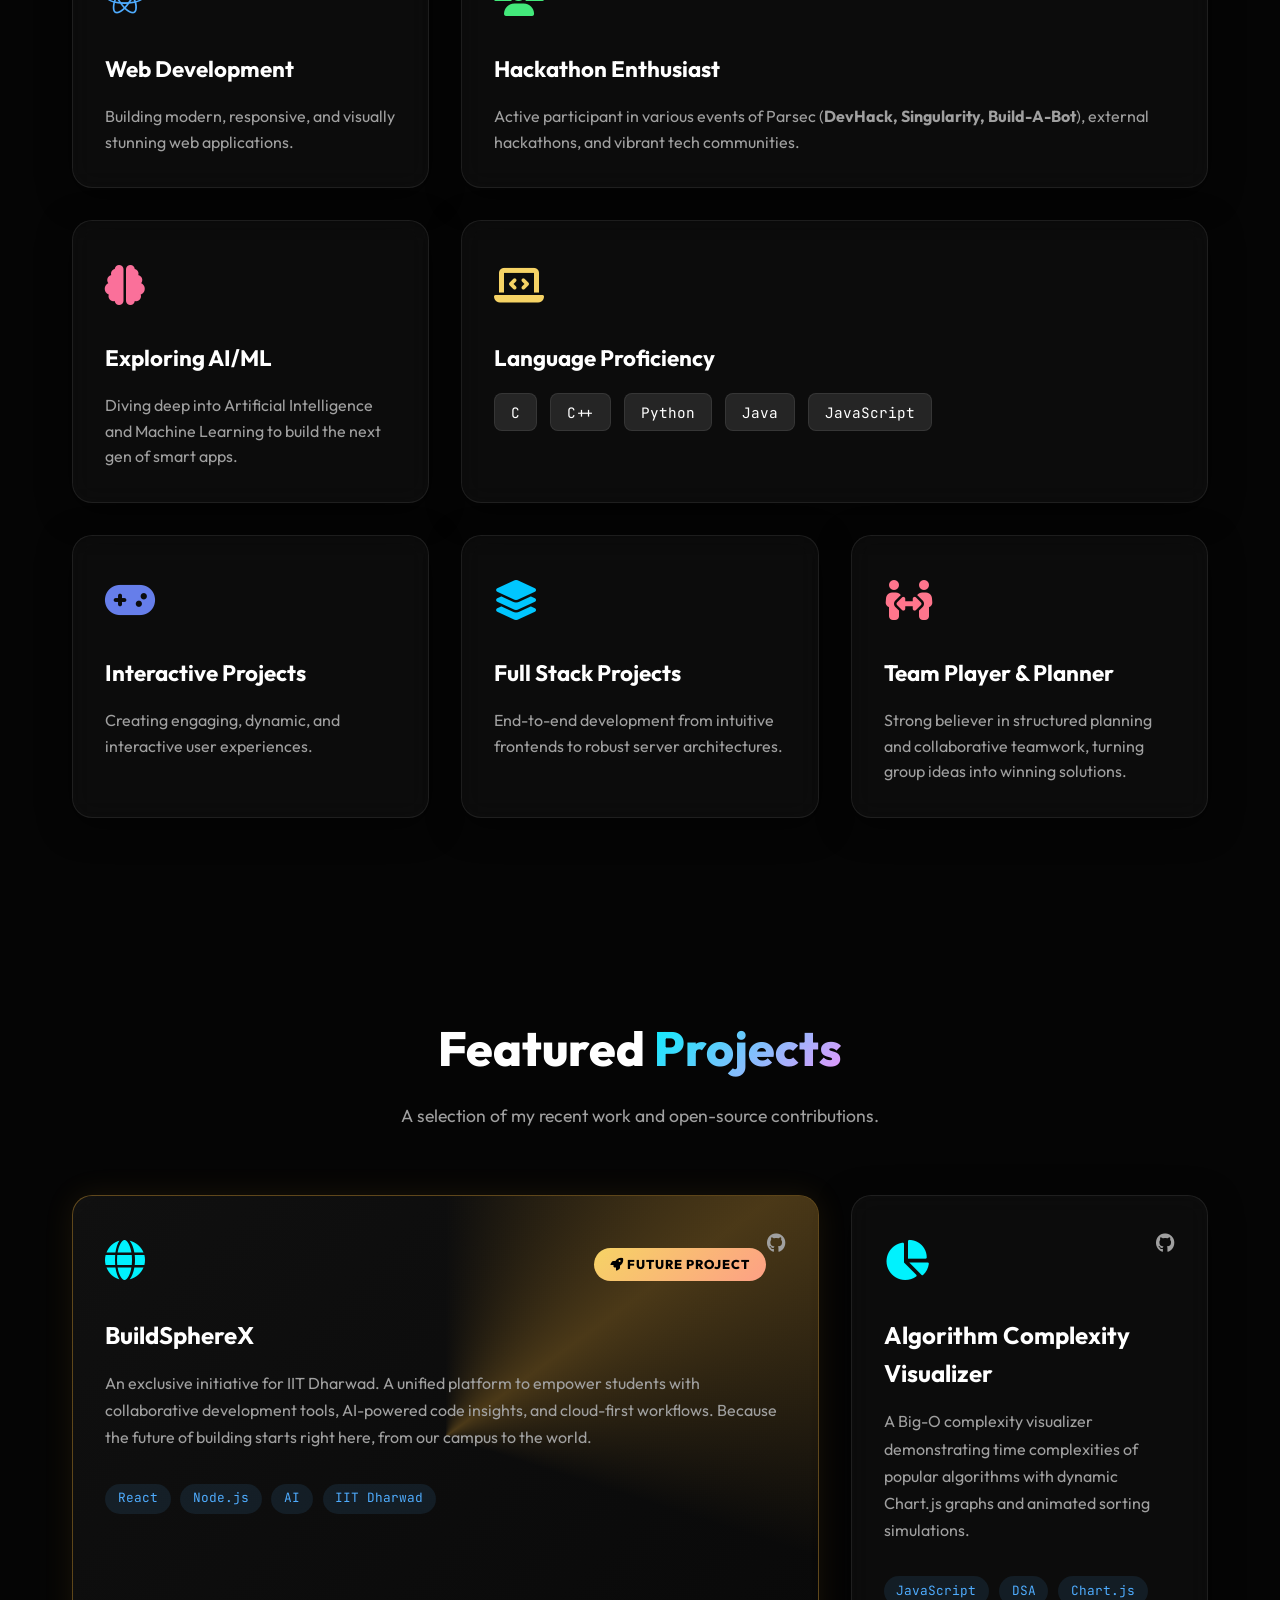
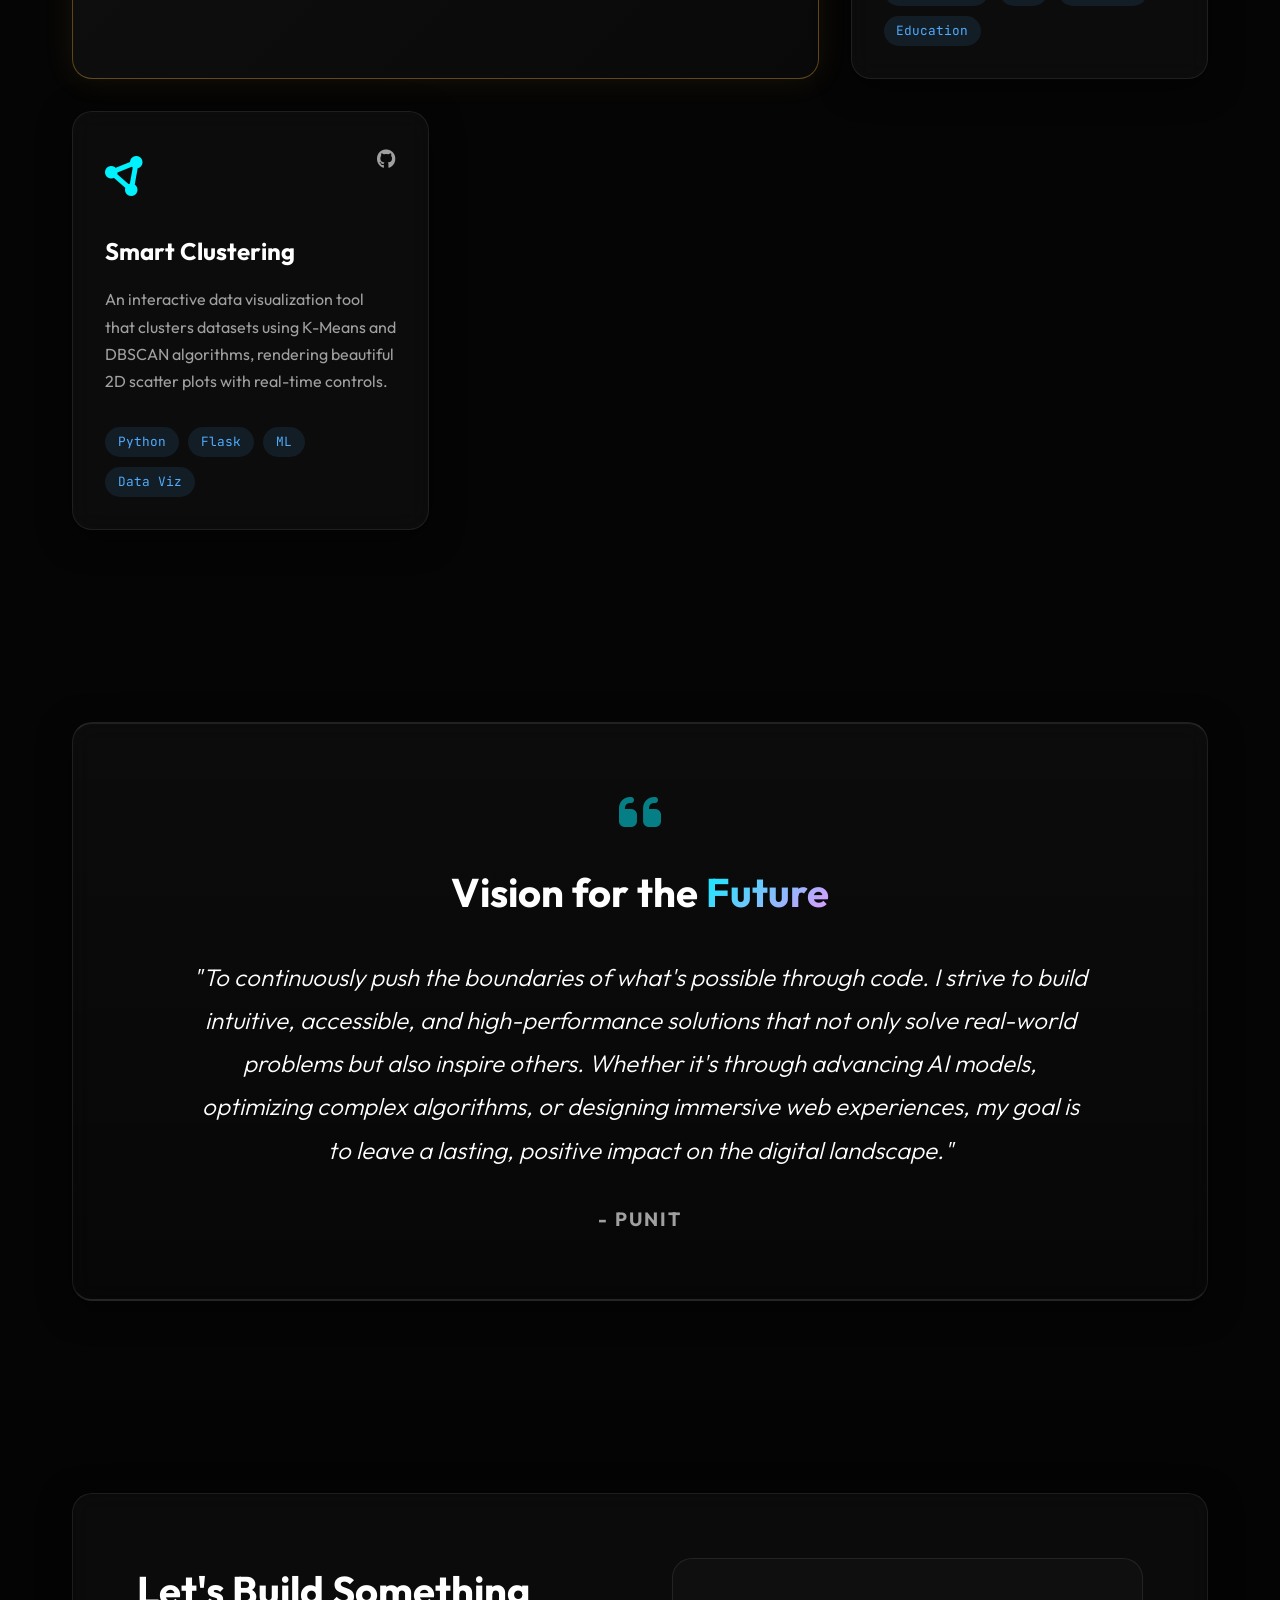
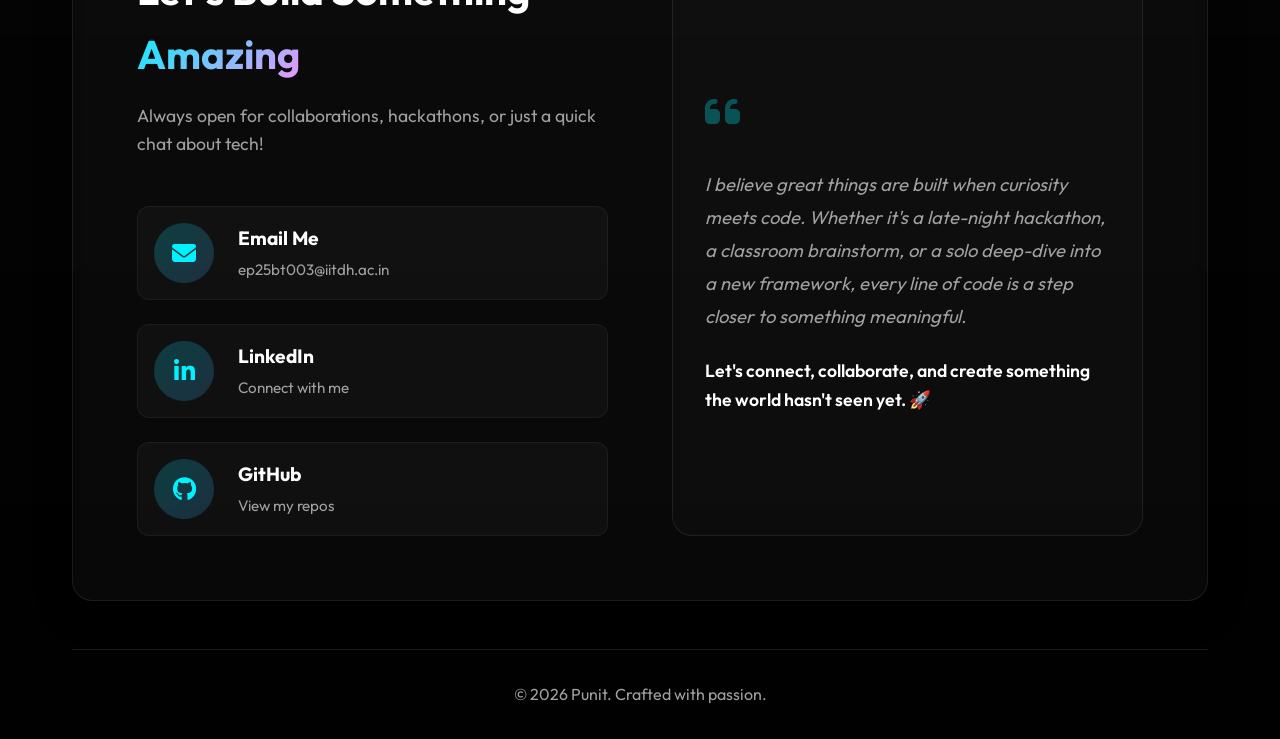
==== commit 9eb9b2a3: "Update skill card: Fast Fingers → Physics Simulation & Modeling" ====
--- a/index.html
+++ b/index.html
@@ -92,9 +92,9 @@
             <div class="skills-grid">
                 <!-- Skill 1 -->
                 <div class="skill-card glass">
-                    <div class="skill-icon text-cyan"><i class="fas fa-keyboard"></i></div>
-                    <h3>Fast Fingers</h3>
-                    <p>Typing speed of <strong>75 WPM</strong>, making coding and idea execution rapid and efficient.
+                    <div class="skill-icon text-cyan"><i class="fas fa-atom"></i></div>
+                    <h3>Physics Simulation & Modeling</h3>
+                    <p>Building simulations by translating physical laws into mathematical models and efficient computational systems.
                     </p>
                 </div>
 
--- a/style.css
+++ b/style.css
@@ -236,16 +236,7 @@
     align-items: center;
 }
 
-@media (max-width: 900px) {
-    .hero-grid {
-        grid-template-columns: 1fr;
-        text-align: center;
-    }
-    .hero-badges { justify-content: center; }
-    .hero-cta { justify-content: center; }
-    .hero-socials { justify-content: center; }
-    .hero-image-container { order: -1; }
-}
+
 
 .hero-content {
     max-width: 600px;
@@ -346,7 +337,7 @@
     font-size: 3rem;
     font-weight: 600;
     margin-bottom: 1rem;
-    white-space: nowrap;
+    min-height: 3.6rem;
 }
 
 .hero-subtitle {
@@ -888,7 +879,59 @@
 }
 
 /* =========================================
-   RESPONSIVE
+   RESPONSIVE — Tablet (max 992px)
+   ========================================= */
+@media (max-width: 992px) {
+    .hero-grid {
+        grid-template-columns: 1fr;
+        text-align: center;
+        gap: 3rem;
+    }
+    
+    .hero-content {
+        max-width: 100%;
+    }
+    
+    .hero-badges { justify-content: center; }
+    .hero-cta { justify-content: center; }
+    .hero-socials { justify-content: center; }
+    .hero-image-container { order: -1; }
+
+    .hero-avatar {
+        width: 220px;
+        height: 220px;
+    }
+
+    .hero-image-glow {
+        width: 240px;
+        height: 240px;
+    }
+
+    .contact-card {
+        grid-template-columns: 1fr;
+        gap: 3rem;
+        padding: 2.5rem;
+    }
+
+    .skills-grid {
+        grid-template-columns: repeat(2, 1fr);
+    }
+
+    .double-col {
+        grid-column: span 1;
+    }
+
+    .projects-container {
+        grid-template-columns: repeat(2, 1fr);
+    }
+
+    .buildspherex-card {
+        grid-column: span 2;
+    }
+}
+
+/* =========================================
+   RESPONSIVE — Mobile (max 768px)
    ========================================= */
 @media (max-width: 768px) {
     .nav-links {
@@ -898,23 +941,72 @@
     .mobile-menu-btn {
         display: block;
     }
-    
+
+    .wrapper {
+        padding: 0 1.2rem;
+    }
+
+    .section {
+        padding: 4rem 0;
+    }
+
+    .hero {
+        padding-top: 5rem;
+        min-height: auto;
+    }
+
     .hero-title {
         font-size: 3rem;
     }
-    
-    .hero-title .subtitle {
-        font-size: 1.5rem;
-    }
-    
+
+    .hero-typing {
+        font-size: 1.8rem;
+    }
+
+    .hero-subtitle {
+        font-size: 1.3rem;
+    }
+
+    .hero-desc {
+        font-size: 1rem;
+    }
+
+    .hero-avatar {
+        width: 180px;
+        height: 180px;
+    }
+
+    .hero-image-glow {
+        width: 200px;
+        height: 200px;
+    }
+
     .hero-cta {
         flex-direction: column;
+        align-items: center;
+    }
+
+    .primary-btn, .secondary-btn {
+        width: 100%;
+        justify-content: center;
     }
     
     .section-header h2 {
         font-size: 2.2rem;
     }
-    
+
+    .skills-grid {
+        grid-template-columns: 1fr;
+    }
+
+    .projects-container {
+        grid-template-columns: 1fr;
+    }
+
+    .buildspherex-card {
+        grid-column: span 1;
+    }
+
     .vision-container {
         padding: 2rem;
     }
@@ -922,4 +1014,93 @@
     .vision-statement {
         font-size: 1.2rem;
     }
-}
+
+    .vision-container h2 {
+        font-size: 2rem;
+    }
+
+    .contact-card {
+        padding: 2rem;
+    }
+
+    .contact-message {
+        padding: 1.5rem;
+    }
+
+    .footer-bottom {
+        font-size: 0.9rem;
+    }
+}
+
+/* =========================================
+   RESPONSIVE — Small Mobile (max 480px)
+   ========================================= */
+@media (max-width: 480px) {
+    .hero-title {
+        font-size: 2.2rem;
+    }
+
+    .hero-typing {
+        font-size: 1.4rem;
+    }
+
+    .hero-subtitle {
+        font-size: 1.1rem;
+    }
+
+    .hero-desc {
+        font-size: 0.95rem;
+    }
+
+    .hero-avatar {
+        width: 150px;
+        height: 150px;
+    }
+
+    .hero-image-glow {
+        width: 170px;
+        height: 170px;
+    }
+
+    .section-header h2 {
+        font-size: 1.8rem;
+    }
+
+    .section-header p {
+        font-size: 0.95rem;
+    }
+
+    .skill-card {
+        padding: 1.5rem;
+    }
+
+    .project-card {
+        padding: 1.5rem;
+    }
+
+    .project-title {
+        font-size: 1.2rem;
+    }
+
+    .contact-item {
+        padding: 0.8rem;
+    }
+
+    .contact-icon {
+        width: 45px;
+        height: 45px;
+        font-size: 1.2rem;
+    }
+
+    .nav-brand {
+        font-size: 1.4rem;
+    }
+
+    .message-text {
+        font-size: 1rem;
+    }
+
+    .message-tagline {
+        font-size: 0.95rem;
+    }
+}
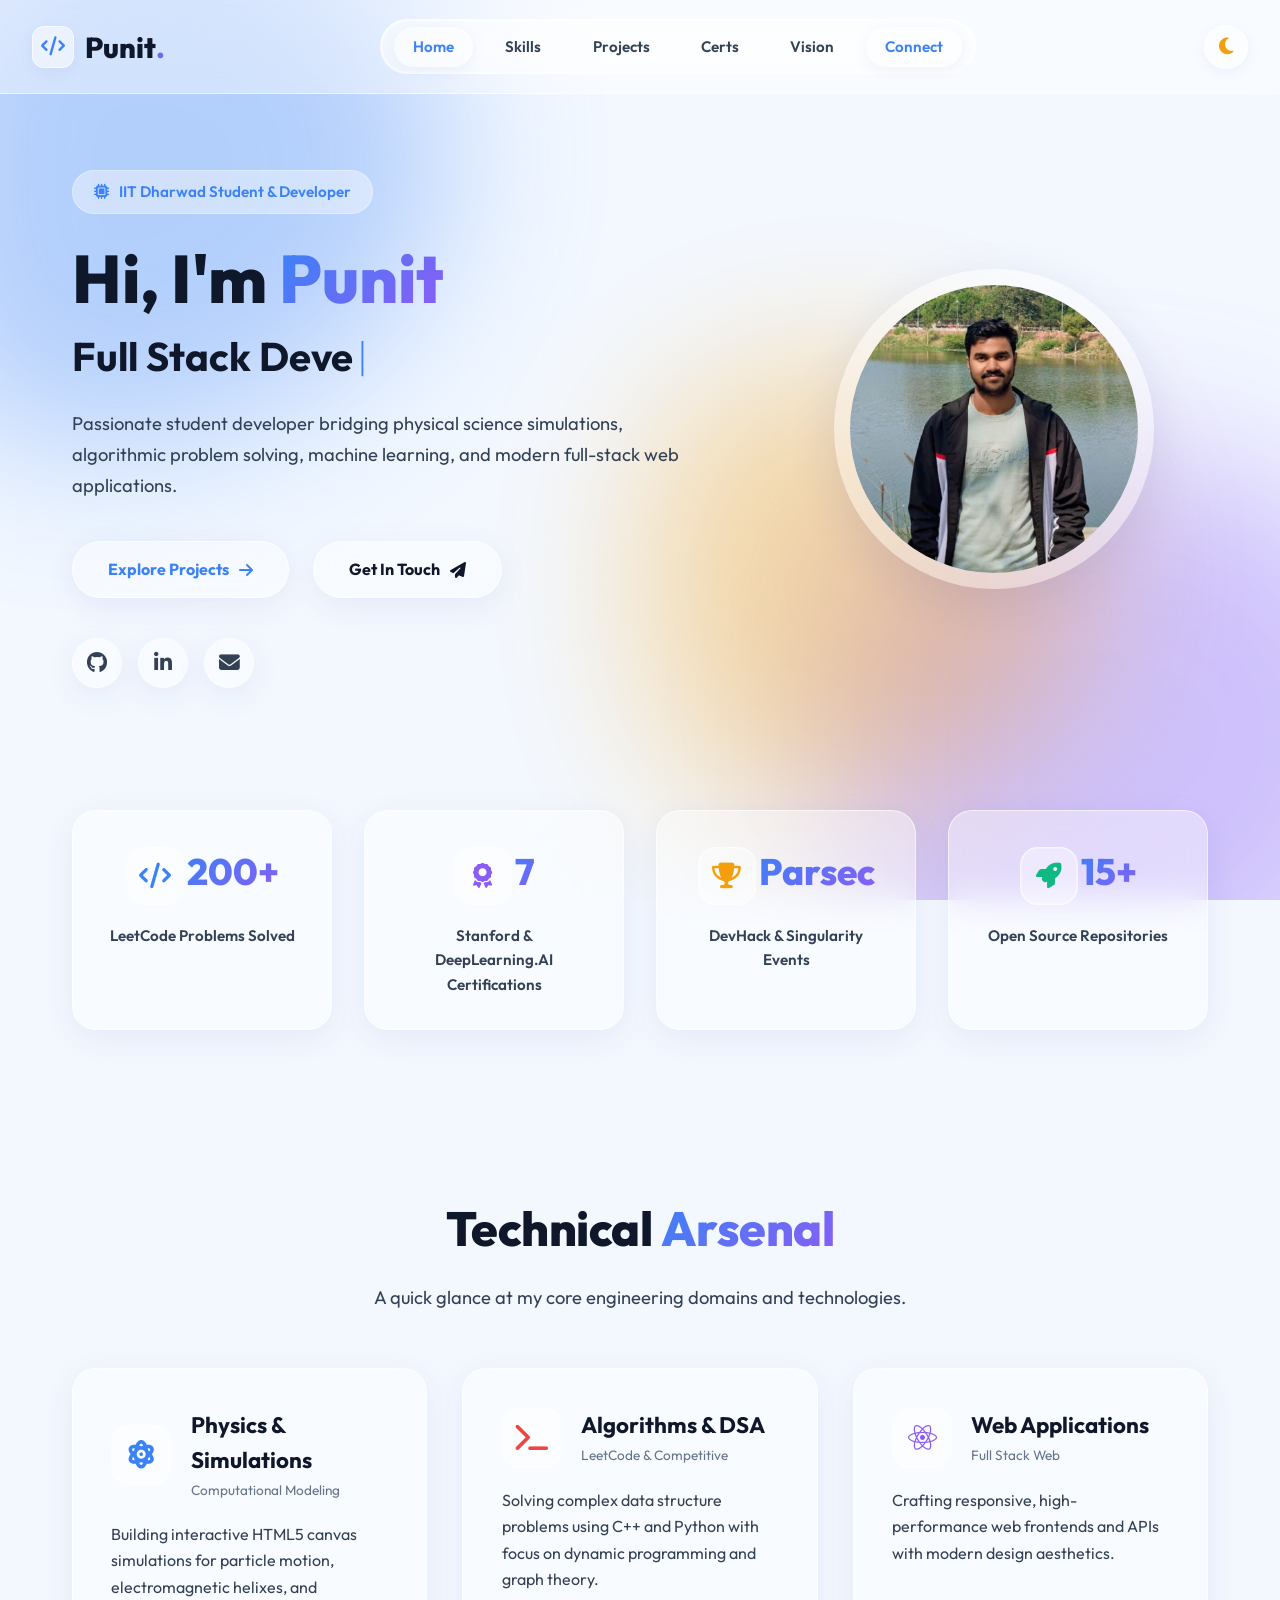
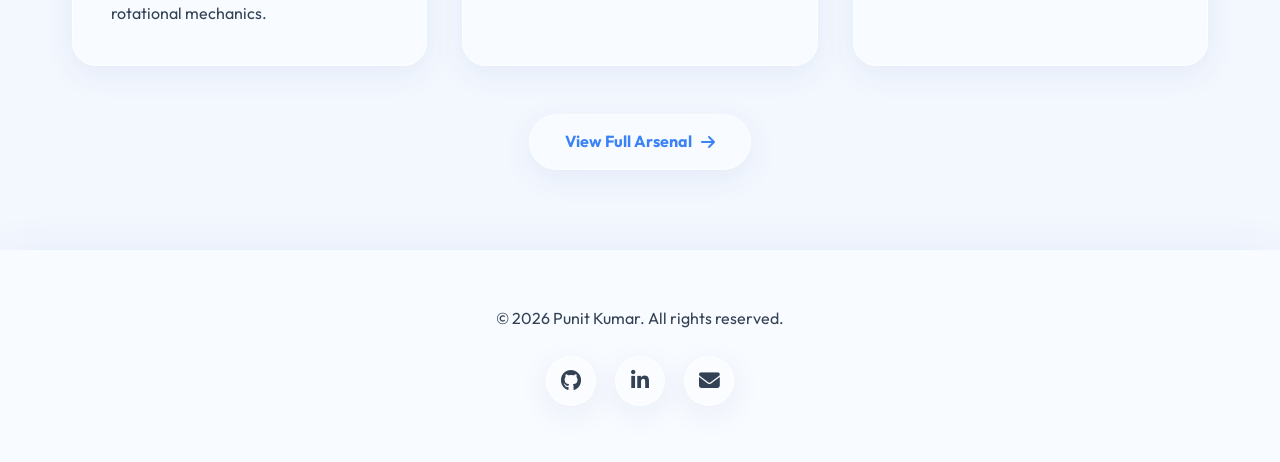
==== commit 88b95e6e: "Initial commit" ====
--- a/index.html
+++ b/index.html
@@ -4,262 +4,194 @@
 <head>
     <meta charset="UTF-8">
     <meta name="viewport" content="width=device-width, initial-scale=1.0">
-    <title>Punit | Portfolio</title>
-    <!-- Fonts -->
+    <title>Punit Kumar | Portfolio</title>
+    <meta name="description" content="Portfolio of Punit Kumar - Student Developer at IIT Dharwad specializing in Web Development, Machine Learning, and Competitive Programming.">
+    <!-- Google Fonts -->
     <link rel="preconnect" href="https://fonts.googleapis.com">
     <link rel="preconnect" href="https://fonts.gstatic.com" crossorigin>
-    <link
-        href="https://fonts.googleapis.com/css2?family=Outfit:wght@300;400;600;800&family=JetBrains+Mono:wght@400;700&display=swap"
-        rel="stylesheet">
-    <!-- Font Awesome -->
+    <link href="https://fonts.googleapis.com/css2?family=Outfit:wght@300;400;600;700;800&family=JetBrains+Mono:wght@400;700&display=swap" rel="stylesheet">
+    <!-- Font Awesome Icons -->
     <link rel="stylesheet" href="https://cdnjs.cloudflare.com/ajax/libs/font-awesome/6.4.0/css/all.min.css">
-    <!-- Custom CSS -->
+    <!-- Neumorphic Custom CSS -->
     <link rel="stylesheet" href="style.css">
 </head>
 
 <body>
-    <!-- Animated Background Elements -->
+    <!-- Ambient Background -->
     <div class="background-animation">
-        <div class="blob blob-1"></div>
-        <div class="blob blob-2"></div>
-        <div class="blob blob-3"></div>
-        <div class="noise-overlay"></div>
+        <div class="ambient-glow ambient-1"></div>
+        <div class="ambient-glow ambient-2"></div>
+        <div class="ambient-glow ambient-3"></div>
     </div>
 
-    <!-- Navigation -->
+    <!-- Sticky Navigation Bar -->
     <nav class="navbar">
-        <div class="nav-brand">
-            <span class="gradient-text">Punit.</span>
+        <a href="index.html" class="nav-brand">
+            <div class="brand-icon"><i class="fas fa-code"></i></div>
+            <span>Punit<span class="gradient-text">.</span></span>
+        </a>
+        <div class="nav-links">
+            <a href="index.html" class="active">Home</a>
+            <a href="skills.html">Skills</a>
+            <a href="projects.html">Projects</a>
+            <a href="certifications.html">Certs</a>
+            <a href="vision.html">Vision</a>
+            <a href="contact.html" class="nav-cta">Connect</a>
         </div>
-        <div class="nav-links">
-            <a href="#home">Home</a>
-            <a href="#skills">Skills</a>
-            <a href="#projects">Projects</a>
-            <a href="#vision">Vision</a>
-            <a href="#contact" class="nav-btn">Connect</a>
-        </div>
-        <div class="mobile-menu-btn">
-            <i class="fas fa-bars"></i>
+        <div style="display: flex; align-items: center;">
+            <button class="neu-theme-toggle" id="theme-toggle" aria-label="Toggle Light/Dark Theme">
+                <i class="fas fa-moon"></i>
+            </button>
+            <button class="mobile-menu-btn" aria-label="Toggle Navigation" style="margin-left: 0.8rem;">
+                <i class="fas fa-bars"></i>
+            </button>
         </div>
     </nav>
 
+    <!-- Mobile Drawer -->
+    <div class="mobile-nav-drawer">
+        <a href="index.html" class="active">Home</a>
+        <a href="skills.html">Skills</a>
+        <a href="projects.html">Projects</a>
+        <a href="certifications.html">Certifications</a>
+        <a href="vision.html">Vision & About</a>
+        <a href="contact.html">Contact Me</a>
+    </div>
+
     <!-- Hero Section -->
-    <section id="home" class="hero section">
-        <div class="hero-grid wrapper">
+    <section class="hero section">
+        <div class="wrapper hero-grid">
             <div class="hero-content">
-
-                <h1 class="hero-title">Hi, I am</h1>
-                <p class="hero-typing"><span class="gradient-text type-text">Punit Kumar</span><span
-                        class="cursor">|</span></p>
-                <p class="hero-subtitle">Crafting the Future of Web & AI</p>
-
+                <div class="hero-badge">
+                    <i class="fas fa-microchip"></i>
+                    <span>IIT Dharwad Student & Developer</span>
+                </div>
+                <h1 class="hero-title">Hi, I'm <span class="gradient-text">Punit</span></h1>
+                <div class="hero-typing">
+                    <span id="typing-text"></span><span class="cursor">|</span>
+                </div>
                 <p class="hero-desc">
-                    I'm a passionate student developer at IIT Dharwad, exploring the intersection of Full Stack Web
-                    Development, AI/ML, and Competitive Programming. With 200+ LeetCode problems solved and active
-                    participation in hackathons like DevHack & Singularity, I turn ideas into impactful digital
-                    products.
+                    Passionate student developer bridging physical science simulations, algorithmic problem solving, machine learning, and modern full-stack web applications.
                 </p>
-
                 <div class="hero-cta">
-                    <a href="#projects" class="primary-btn">View My Work <i class="fas fa-arrow-right"></i></a>
-                    <a href="#contact" class="secondary-btn">Get In Touch</a>
+                    <a href="projects.html" class="neu-btn neu-btn-primary">
+                        <span>Explore Projects</span>
+                        <i class="fas fa-arrow-right"></i>
+                    </a>
+                    <a href="contact.html" class="neu-btn">
+                        <span>Get In Touch</span>
+                        <i class="fas fa-paper-plane"></i>
+                    </a>
                 </div>
-
-                <div class="social-links hero-socials">
-                    <a href="https://github.com/punitxdev" target="_blank" aria-label="GitHub"><i
-                            class="fab fa-github"></i></a>
-                    <a href="https://www.linkedin.com/in/punit-kumar-kashyap-9589b7373/" target="_blank"
-                        aria-label="LinkedIn"><i class="fab fa-linkedin-in"></i></a>
-                    <a href="mailto:ep25bt003@iitdh.ac.in" aria-label="Email"><i class="fas fa-envelope"></i></a>
+                <div class="hero-socials">
+                    <a href="https://github.com/punitxdev" target="_blank" class="neu-icon-btn" aria-label="GitHub"><i class="fab fa-github"></i></a>
+                    <a href="https://www.linkedin.com/in/punit-kumar-kashyap-9589b7373/" target="_blank" class="neu-icon-btn" aria-label="LinkedIn"><i class="fab fa-linkedin-in"></i></a>
+                    <a href="mailto:ep25bt003@iitdh.ac.in" class="neu-icon-btn" aria-label="Email"><i class="fas fa-envelope"></i></a>
                 </div>
             </div>
 
+            <!-- Floating Liquid Avatar -->
             <div class="hero-image-container">
-                <div class="hero-image-glow"></div>
-                <img src="avatar.png" alt="Punit Kumar" class="hero-avatar bouncing">
-            </div>
-        </div>
-    </section>
-
-    <!-- Skills Section -->
-    <section id="skills" class="skills section">
-        <div class="wrapper">
-            <div class="section-header">
-                <h2>Arsenal & <span class="gradient-text">Expertise</span></h2>
-                <p>The tools and skills I use to bring ideas to reality.</p>
-            </div>
-
-            <div class="skills-grid">
-                <!-- Skill 1 -->
-                <div class="skill-card glass">
-                    <div class="skill-icon text-cyan"><i class="fas fa-atom"></i></div>
-                    <h3>Physics Simulation & Modeling</h3>
-                    <p>Building simulations by translating physical laws into mathematical models and efficient computational systems.
-                    </p>
-                </div>
-
-                <!-- Skill 2 -->
-                <div class="skill-card glass">
-                    <div class="skill-icon text-orange"><i class="fas fa-code"></i></div>
-                    <h3>Problem Solver</h3>
-                    <p>Conquered <strong>200+ questions</strong> on LeetCode with strong fundamentals in DSA.</p>
-                </div>
-
-                <!-- Skill 3 -->
-                <div class="skill-card glass">
-                    <div class="skill-icon text-purple"><i class="fas fa-trophy"></i></div>
-                    <h3>Competitive Programming</h3>
-                    <p>Active participant in CP platforms, turning algorithmic challenges into optimized solutions.</p>
-                </div>
-
-                <!-- Skill 4 -->
-                <div class="skill-card glass">
-                    <div class="skill-icon text-blue"><i class="fab fa-react"></i></div>
-                    <h3>Web Development</h3>
-                    <p>Building modern, responsive, and visually stunning web applications.</p>
-                </div>
-
-                <!-- Skill 5 -->
-                <div class="skill-card glass double-col">
-                    <div class="skill-icon text-green"><i class="fas fa-users"></i></div>
-                    <h3>Hackathon Enthusiast</h3>
-                    <p>Active participant in various events of Parsec (<strong>DevHack, Singularity,
-                            Build-A-Bot</strong>), external hackathons, and vibrant tech communities.</p>
-                </div>
-
-                <!-- Skill 6 -->
-                <div class="skill-card glass">
-                    <div class="skill-icon text-pink"><i class="fas fa-brain"></i></div>
-                    <h3>Exploring AI/ML</h3>
-                    <p>Diving deep into Artificial Intelligence and Machine Learning to build the next gen of smart
-                        apps.</p>
-                </div>
-
-                <!-- Skill 7 -->
-                <div class="skill-card glass double-col">
-                    <div class="skill-icon text-yellow"><i class="fas fa-laptop-code"></i></div>
-                    <h3>Language Proficiency</h3>
-                    <div class="lang-tags">
-                        <span>C</span>
-                        <span>C++</span>
-                        <span>Python</span>
-                        <span>Java</span>
-                        <span>JavaScript</span>
-                    </div>
-                </div>
-
-                <!-- Skill 8 -->
-                <div class="skill-card glass">
-                    <div class="skill-icon text-indigo"><i class="fas fa-gamepad"></i></div>
-                    <h3>Interactive Projects</h3>
-                    <p>Creating engaging, dynamic, and interactive user experiences.</p>
-                </div>
-
-                <!-- Skill 9 -->
-                <div class="skill-card glass">
-                    <div class="skill-icon text-teal"><i class="fas fa-layer-group"></i></div>
-                    <h3>Full Stack Projects</h3>
-                    <p>End-to-end development from intuitive frontends to robust server architectures.</p>
-                </div>
-
-                <!-- Skill 10 -->
-                <div class="skill-card glass">
-                    <div class="skill-icon text-orange"><i class="fas fa-people-arrows"></i></div>
-                    <h3>Team Player & Planner</h3>
-                    <p>Strong believer in structured planning and collaborative teamwork, turning group ideas into
-                        winning solutions.</p>
+                <div class="hero-avatar-frame bouncing">
+                    <img src="avatar.png" alt="Punit Kumar" class="hero-avatar">
                 </div>
             </div>
         </div>
     </section>
 
-    <!-- Projects Section -->
-    <section id="projects" class="projects section">
+    <!-- Quick Stats Grid -->
+    <section class="section" style="padding-top: 0;">
         <div class="wrapper">
-            <div class="section-header">
-                <h2>Featured <span class="gradient-text">Projects</span></h2>
-                <p>A selection of my recent work and open-source contributions.</p>
-            </div>
-
-            <div class="projects-container" id="projects-container">
-                <!-- Projects will be dynamically injected here via JS -->
-                <div class="loading-spinner">
-                    <div class="spinner"></div>
-                    <p>Fetching projects from GitHub...</p>
+            <div class="stats-grid">
+                <div class="neu-card stat-card">
+                    <div class="stat-icon"><i class="fas fa-code"></i></div>
+                    <div class="stat-number gradient-text">200+</div>
+                    <div class="stat-label">LeetCode Problems Solved</div>
+                </div>
+                <div class="neu-card stat-card">
+                    <div class="stat-icon" style="color: var(--secondary);"><i class="fas fa-award"></i></div>
+                    <div class="stat-number gradient-text">7</div>
+                    <div class="stat-label">Stanford & DeepLearning.AI Certifications</div>
+                </div>
+                <div class="neu-card stat-card">
+                    <div class="stat-icon" style="color: var(--accent);"><i class="fas fa-trophy"></i></div>
+                    <div class="stat-number gradient-text">Parsec</div>
+                    <div class="stat-label">DevHack & Singularity Events</div>
+                </div>
+                <div class="neu-card stat-card">
+                    <div class="stat-icon" style="color: var(--accent-green);"><i class="fas fa-rocket"></i></div>
+                    <div class="stat-number gradient-text">15+</div>
+                    <div class="stat-label">Open Source Repositories</div>
                 </div>
             </div>
         </div>
     </section>
 
-    <!-- Vision Section -->
-    <section id="vision" class="vision section">
+    <!-- Arsenal Teaser Section -->
+    <section class="section">
         <div class="wrapper">
-            <div class="vision-container glass">
-                <i class="fas fa-quote-left vision-icon"></i>
-                <h2>Vision for the <span class="gradient-text">Future</span></h2>
-                <p class="vision-statement">
-                    "To continuously push the boundaries of what's possible through code. I strive to build intuitive,
-                    accessible, and high-performance solutions that not only solve real-world problems but also inspire
-                    others. Whether it's through advancing AI models, optimizing complex algorithms, or designing
-                    immersive web experiences, my goal is to leave a lasting, positive impact on the digital landscape."
-                </p>
-                <div class="vision-author">- Punit</div>
+            <div class="section-header">
+                <h2>Technical <span class="gradient-text">Arsenal</span></h2>
+                <p>A quick glance at my core engineering domains and technologies.</p>
+            </div>
+            <div class="skills-grid">
+                <div class="neu-card skill-card">
+                    <div class="skill-card-header">
+                        <div class="skill-icon-box" style="color: var(--primary);"><i class="fas fa-atom"></i></div>
+                        <div>
+                            <h3>Physics & Simulations</h3>
+                            <p style="font-size: 0.85rem; color: var(--text-dim);">Computational Modeling</p>
+                        </div>
+                    </div>
+                    <p>Building interactive HTML5 canvas simulations for particle motion, electromagnetic helixes, and rotational mechanics.</p>
+                </div>
+
+                <div class="neu-card skill-card">
+                    <div class="skill-card-header">
+                        <div class="skill-icon-box" style="color: var(--accent-orange);"><i class="fas fa-terminal"></i></div>
+                        <div>
+                            <h3>Algorithms & DSA</h3>
+                            <p style="font-size: 0.85rem; color: var(--text-dim);">LeetCode & Competitive</p>
+                        </div>
+                    </div>
+                    <p>Solving complex data structure problems using C++ and Python with focus on dynamic programming and graph theory.</p>
+                </div>
+
+                <div class="neu-card skill-card">
+                    <div class="skill-card-header">
+                        <div class="skill-icon-box" style="color: var(--secondary);"><i class="fab fa-react"></i></div>
+                        <div>
+                            <h3>Web Applications</h3>
+                            <p style="font-size: 0.85rem; color: var(--text-dim);">Full Stack Web</p>
+                        </div>
+                    </div>
+                    <p>Crafting responsive, high-performance web frontends and APIs with modern design aesthetics.</p>
+                </div>
+            </div>
+
+            <div style="text-align: center; margin-top: 3rem;">
+                <a href="skills.html" class="neu-btn neu-btn-primary">
+                    <span>View Full Arsenal</span>
+                    <i class="fas fa-arrow-right"></i>
+                </a>
             </div>
         </div>
     </section>
 
-    <!-- Contact & Footer Section -->
-    <footer id="contact" class="footer">
-        <div class="wrapper">
-            <div class="contact-card glass">
-                <div class="contact-info">
-                    <h2>Let's Build Something <span class="gradient-text">Amazing</span></h2>
-                    <p>Always open for collaborations, hackathons, or just a quick chat about tech!</p>
 
-                    <div class="contact-links">
-                        <a href="mailto:ep25bt003@iitdh.ac.in" class="contact-item">
-                            <div class="contact-icon"><i class="fas fa-envelope"></i></div>
-                            <div>
-                                <h4>Email Me</h4>
-                                <span>ep25bt003@iitdh.ac.in</span>
-                            </div>
-                        </a>
-                        <a href="https://www.linkedin.com/in/punit-kumar-kashyap-9589b7373/" target="_blank"
-                            class="contact-item">
-                            <div class="contact-icon"><i class="fab fa-linkedin-in"></i></div>
-                            <div>
-                                <h4>LinkedIn</h4>
-                                <span>Connect with me</span>
-                            </div>
-                        </a>
-                        <a href="https://github.com/punitxdev" target="_blank" class="contact-item">
-                            <div class="contact-icon"><i class="fab fa-github"></i></div>
-                            <div>
-                                <h4>GitHub</h4>
-                                <span>View my repos</span>
-                            </div>
-                        </a>
-                    </div>
-                </div>
 
-                <div class="contact-message">
-                    <div class="message-icon"><i class="fas fa-quote-left"></i></div>
-                    <p class="message-text">I believe great things are built when curiosity meets code. Whether it's a
-                        late-night hackathon, a classroom brainstorm, or a solo deep-dive into a new framework, every
-                        line of code is a step closer to something meaningful.</p>
-                    <p class="message-tagline">Let's connect, collaborate, and create something the world hasn't seen
-                        yet. 🚀</p>
-                </div>
-            </div>
-
-            <div class="footer-bottom">
-                <p>&copy; 2026 Punit. Crafted with passion.</p>
+    <!-- Footer -->
+    <footer class="footer">
+        <div class="wrapper footer-content">
+            <p>&copy; 2026 Punit Kumar. All rights reserved.</p>
+            <div class="footer-socials">
+                <a href="https://github.com/punitxdev" target="_blank" class="neu-icon-btn" aria-label="GitHub"><i class="fab fa-github"></i></a>
+                <a href="https://www.linkedin.com/in/punit-kumar-kashyap-9589b7373/" target="_blank" class="neu-icon-btn" aria-label="LinkedIn"><i class="fab fa-linkedin-in"></i></a>
+                <a href="mailto:ep25bt003@iitdh.ac.in" class="neu-icon-btn" aria-label="Email"><i class="fas fa-envelope"></i></a>
             </div>
         </div>
     </footer>
 
-    <!-- Custom JS -->
     <script src="script.js"></script>
 </body>
-
 </html>
--- a/style.css
+++ b/style.css
@@ -1,35 +1,94 @@
 /* =========================================
-   VARIABLES & DESIGN TOKENS
+   LIQUID UI (GLASSMORPHISM) TOKENS
    ========================================= */
-   :root {
-    --bg-dark: #050505;
-    --bg-card: rgba(255, 255, 255, 0.03);
-    --bg-card-hover: rgba(255, 255, 255, 0.08);
-    --primary: #00f2fe;
-    --secondary: #4facfe;
-    --accent: #f093fb;
-    --accent-2: #f5576c;
+
+/* Default: Light Liquid Glass */
+:root, [data-theme="light"] {
+    --bg-neu: #f3f8ff; /* Using same var name for backwards compatibility, but it's now liquid base */
+    --surface: rgba(255, 255, 255, 0.4);
     
-    --text-main: #ffffff;
-    --text-muted: #a0a0a0;
+    --glass-border: 1px solid rgba(255, 255, 255, 0.6);
+    --glass-shadow: 0 8px 32px 0 rgba(31, 38, 135, 0.07);
+    --glass-blur: blur(16px);
+    
+    /* Legacy variables remapped to glass styles so HTML works */
+    --neu-raised-sm: 0 4px 16px 0 rgba(31, 38, 135, 0.05);
+    --neu-raised: var(--glass-shadow);
+    --neu-raised-lg: 0 12px 48px 0 rgba(31, 38, 135, 0.1);
+    
+    --neu-inset-sm: inset 0 0 0 1px rgba(255, 255, 255, 0.3);
+    --neu-inset: inset 0 0 0 1.5px rgba(255, 255, 255, 0.5);
+    --neu-inset-lg: inset 0 0 0 2px rgba(255, 255, 255, 0.7);
+
+    /* Surface Gradients (Frost) */
+    --grad-convex: linear-gradient(145deg, rgba(255, 255, 255, 0.7), rgba(255, 255, 255, 0.2));
+    --grad-concave: linear-gradient(145deg, rgba(255, 255, 255, 0.2), rgba(255, 255, 255, 0.7));
+
+    /* Text & Accents */
+    --text-main: #0f172a;
+    --text-muted: #334155;
+    --text-dim: #64748b;
+    
+    --primary: #3b82f6;
+    --secondary: #8b5cf6;
+    --accent: #f59e0b;
+    --accent-orange: #ef4444;
+    --accent-green: #10b981;
+    --accent-gold: #f59e0b;
     
     --font-heading: 'Outfit', sans-serif;
     --font-body: 'Outfit', sans-serif;
     --font-mono: 'JetBrains Mono', monospace;
+
+    --radius-sm: 16px;
+    --radius-md: 24px;
+    --radius-lg: 32px;
+    --radius-pill: 50px;
+
+    --transition: all 0.4s cubic-bezier(0.25, 0.8, 0.25, 1);
+}
+
+/* Aurora Dark Liquid Glass */
+[data-theme="dark"] {
+    --bg-neu: #0f172a;
+    --surface: rgba(15, 23, 42, 0.4);
     
-    --glass-border: rgba(255, 255, 255, 0.08);
-    --glass-shadow: 0 8px 32px 0 rgba(0, 0, 0, 0.5);
+    --glass-border: 1px solid rgba(255, 255, 255, 0.08);
+    --glass-shadow: 0 8px 32px 0 rgba(0, 0, 0, 0.37);
+    --glass-blur: blur(16px);
     
-    --transition: all 0.3s cubic-bezier(0.25, 0.8, 0.25, 1);
+    --neu-raised-sm: 0 4px 16px 0 rgba(0, 0, 0, 0.2);
+    --neu-raised: var(--glass-shadow);
+    --neu-raised-lg: 0 12px 48px 0 rgba(0, 0, 0, 0.5);
+    
+    --neu-inset-sm: inset 0 0 0 1px rgba(255, 255, 255, 0.03);
+    --neu-inset: inset 0 0 0 1px rgba(255, 255, 255, 0.05);
+    --neu-inset-lg: inset 0 0 0 2px rgba(255, 255, 255, 0.1);
+
+    --grad-convex: linear-gradient(145deg, rgba(255, 255, 255, 0.08), rgba(255, 255, 255, 0.02));
+    --grad-concave: linear-gradient(145deg, rgba(255, 255, 255, 0.02), rgba(255, 255, 255, 0.08));
+
+    --text-main: #f8fafc;
+    --text-muted: #cbd5e1;
+    --text-dim: #94a3b8;
+    
+    --primary: #60a5fa;
+    --secondary: #a78bfa;
+    --accent: #fbbf24;
+    --accent-orange: #f87171;
+    --accent-green: #34d399;
+    --accent-gold: #fbbf24;
 }
 
 /* =========================================
-   RESET & GLOBAL STYLES
+   GLOBAL BASE RESET
    ========================================= */
 * {
     margin: 0;
     padding: 0;
     box-sizing: border-box;
+    border: none;
+    outline: none;
 }
 
 html {
@@ -39,13 +98,17 @@
 
 body {
     font-family: var(--font-body);
-    background-color: var(--bg-dark);
+    background-color: var(--bg-neu);
     color: var(--text-main);
     line-height: 1.6;
     overflow-x: hidden;
-}
-
-/* Background Animations */
+    min-height: 100vh;
+    display: flex;
+    flex-direction: column;
+    transition: background-color 0.4s ease, color 0.4s ease;
+}
+
+/* Ambient glow subtle highlights */
 .background-animation {
     position: fixed;
     top: 0;
@@ -54,195 +117,461 @@
     height: 100vh;
     z-index: -1;
     overflow: hidden;
-    background: #050505;
-}
-
-.blob {
+    background: var(--bg-neu);
+}
+
+@keyframes liquid-flow1 {
+    0% { transform: translate(0, 0) scale(1) rotate(0deg); }
+    33% { transform: translate(60px, -60px) scale(1.2) rotate(10deg); }
+    66% { transform: translate(-30px, 30px) scale(0.8) rotate(-10deg); }
+    100% { transform: translate(0, 0) scale(1) rotate(0deg); }
+}
+@keyframes liquid-flow2 {
+    0% { transform: translate(0, 0) scale(1) rotate(0deg); }
+    33% { transform: translate(-60px, 60px) scale(1.2) rotate(-10deg); }
+    66% { transform: translate(30px, -30px) scale(0.8) rotate(10deg); }
+    100% { transform: translate(0, 0) scale(1) rotate(0deg); }
+}
+@keyframes liquid-flow3 {
+    0% { transform: translate(-50%, -50%) scale(1) rotate(0deg); }
+    33% { transform: translate(-40%, -60%) scale(1.15) rotate(15deg); }
+    66% { transform: translate(-60%, -40%) scale(0.85) rotate(-15deg); }
+    100% { transform: translate(-50%, -50%) scale(1) rotate(0deg); }
+}
+
+.ambient-glow {
     position: absolute;
+    border-radius: 40% 60% 70% 30% / 40% 50% 60% 50%;
     filter: blur(80px);
-    border-radius: 50%;
-    opacity: 0.4;
-    animation: float 20s infinite ease-in-out alternate;
-}
-
-.blob-1 {
-    width: 400px;
-    height: 400px;
-    background: linear-gradient(to right, var(--primary), var(--secondary));
-    top: -10%;
-    left: -10%;
-}
-
-.blob-2 {
-    width: 500px;
-    height: 500px;
-    background: linear-gradient(to right, #43e97b, #38f9d7);
-    bottom: -20%;
-    right: -10%;
-    animation-delay: -5s;
-}
-
-.blob-3 {
-    width: 300px;
-    height: 300px;
-    background: linear-gradient(to right, var(--accent), var(--accent-2));
-    top: 40%;
-    left: 40%;
-    animation-duration: 25s;
-}
-
-.noise-overlay {
-    position: absolute;
-    top: 0;
-    left: 0;
-    width: 100%;
-    height: 100%;
-    background-image: url("data:image/svg+xml,%3Csvg viewBox='0 0 200 200' xmlns='http://www.w3.org/2000/svg'%3E%3Cfilter id='noiseFilter'%3E%3CfeTurbulence type='fractalNoise' baseFrequency='0.65' numOctaves='3' stitchTiles='stitch'/%3E%3C/filter%3E%3Crect width='100%25' height='100%25' filter='url(%23noiseFilter)' opactiy='0.05'/%3E%3C/svg%3E");
-    opacity: 0.03;
-    mix-blend-mode: overlay;
-}
-
-@keyframes float {
-    0% { transform: translate(0, 0) scale(1); }
-    50% { transform: translate(50px, 50px) scale(1.1); }
-    100% { transform: translate(-50px, 100px) scale(0.9); }
-}
-
-/* Typography & Utilities */
+    opacity: 0.35;
+    pointer-events: none;
+    transition: var(--transition);
+}
+
+.ambient-1 { width: 550px; height: 550px; background: var(--primary); top: -100px; left: -100px; animation: liquid-flow1 15s ease-in-out infinite; }
+.ambient-2 { width: 600px; height: 600px; background: var(--secondary); bottom: -150px; right: -150px; animation: liquid-flow2 18s ease-in-out infinite alternate; }
+.ambient-3 { width: 450px; height: 450px; background: var(--accent); top: 40%; left: 50%; animation: liquid-flow3 20s ease-in-out infinite; }
+
 .wrapper {
     max-width: 1200px;
     margin: 0 auto;
     padding: 0 2rem;
+    width: 100%;
 }
 
 .section {
-    padding: 6rem 0;
+    padding: 5rem 0;
+}
+
+.page-header {
+    padding-top: 8rem;
+    padding-bottom: 3rem;
+    text-align: center;
 }
 
 .section-header {
-    margin-bottom: 4rem;
+    margin-bottom: 3.5rem;
     text-align: center;
 }
 
-.section-header h2 {
+.section-header h1, .section-header h2, .page-header h1 {
     font-size: 3rem;
     font-weight: 800;
     margin-bottom: 1rem;
-}
-
-.section-header p {
-    color: var(--text-muted);
-    font-size: 1.1rem;
-    max-width: 600px;
+    letter-spacing: -0.5px;
+}
+
+.section-header p, .page-header p {
+    color: var(--text-muted);
+    font-size: 1.15rem;
+    max-width: 650px;
     margin: 0 auto;
 }
 
 .gradient-text {
-    background: linear-gradient(135deg, var(--primary), var(--accent));
+    background: linear-gradient(135deg, var(--primary), var(--secondary));
     -webkit-background-clip: text;
     -webkit-text-fill-color: transparent;
     background-clip: text;
     display: inline-block;
 }
 
-.glass {
-    background: var(--bg-card);
-    backdrop-filter: blur(12px);
-    -webkit-backdrop-filter: blur(12px);
-    border: 1px solid var(--glass-border);
-    border-radius: 20px;
-    box-shadow: var(--glass-shadow);
-}
-
 /* =========================================
-   NAVIGATION
+   PURE NEUMORPHIC CARD & INSET SURFACES
+   ========================================= */
+.neu-card {
+    background: var(--surface);
+    border-radius: var(--radius-md);
+    box-shadow: var(--neu-raised);
+    transition: var(--transition);
+    backdrop-filter: var(--glass-blur);
+    -webkit-backdrop-filter: var(--glass-blur);
+    border: var(--glass-border);
+}
+
+.neu-card:hover {
+    box-shadow: var(--neu-raised-lg);
+    transform: translateY(-4px);
+}
+
+.neu-inset {
+    background: var(--surface);
+    border-radius: var(--radius-md);
+    box-shadow: var(--neu-inset);
+    backdrop-filter: var(--glass-blur);
+    -webkit-backdrop-filter: var(--glass-blur);
+    border: var(--glass-border);
+}
+
+/* =========================================
+   STICKY NEUMORPHIC NAVIGATION
    ========================================= */
 .navbar {
     position: fixed;
     top: 0;
+    left: 0;
     width: 100%;
-    padding: 1.5rem 2rem;
+    padding: 1.2rem 2rem;
     display: flex;
     justify-content: space-between;
     align-items: center;
     z-index: 1000;
+    background: var(--surface);
+    backdrop-filter: var(--glass-blur);
+    -webkit-backdrop-filter: var(--glass-blur);
+    border-bottom: var(--glass-border);
     transition: var(--transition);
 }
 
 .navbar.scrolled {
-    background: rgba(5, 5, 5, 0.8);
-    backdrop-filter: blur(15px);
-    padding: 1rem 2rem;
-    border-bottom: 1px solid var(--glass-border);
+    padding: 0.9rem 2rem;
+    box-shadow: var(--neu-raised);
 }
 
 .nav-brand {
     font-size: 1.8rem;
     font-weight: 800;
     font-family: var(--font-heading);
+    text-decoration: none;
+    color: var(--text-main);
+    display: flex;
+    align-items: center;
+    gap: 0.7rem;
+}
+
+.brand-icon {
+    width: 42px;
+    height: 42px;
+    border-radius: 12px;
+    background: var(--surface);
+    box-shadow: var(--neu-raised-sm);
+    display: flex;
+    align-items: center;
+    justify-content: center;
+    color: var(--primary);
+    font-size: 1.2rem;
+    backdrop-filter: var(--glass-blur);
+    -webkit-backdrop-filter: var(--glass-blur);
+    border: var(--glass-border);
 }
 
 .nav-links {
     display: flex;
-    gap: 2rem;
-    align-items: center;
+    gap: 0.8rem;
+    align-items: center;
+    background: var(--surface);
+    padding: 0.4rem 0.8rem;
+    border-radius: var(--radius-pill);
+    box-shadow: var(--neu-inset);
+    backdrop-filter: var(--glass-blur);
+    -webkit-backdrop-filter: var(--glass-blur);
+    border: var(--glass-border);
 }
 
 .nav-links a {
-    color: var(--text-main);
+    color: var(--text-muted);
     text-decoration: none;
-    font-weight: 500;
+    font-weight: 600;
+    padding: 0.5rem 1.2rem;
+    border-radius: var(--radius-pill);
     transition: var(--transition);
-    font-size: 1rem;
+    font-size: 0.95rem;
 }
 
 .nav-links a:hover {
     color: var(--primary);
 }
 
-.nav-btn {
-    background: linear-gradient(135deg, var(--primary), var(--secondary));
-    padding: 0.6rem 1.5rem;
-    border-radius: 50px;
-    font-weight: 600 !important;
-}
-
-.nav-btn:hover {
-    box-shadow: 0 0 20px rgba(0, 242, 254, 0.4);
-    transform: translateY(-2px);
-    color: #fff !important;
-}
-
+.nav-links a.active {
+    color: var(--primary);
+    background: var(--surface);
+    box-shadow: var(--neu-raised-sm);
+}
+
+.nav-cta {
+    color: var(--primary) !important;
+    box-shadow: var(--neu-raised-sm) !important;
+}
+
+.nav-cta:hover {
+    box-shadow: var(--neu-inset-sm) !important;
+}
+
+/* Theme Switcher Button */
+.neu-theme-toggle {
+    width: 44px;
+    height: 44px;
+    border-radius: 50%;
+    background: var(--surface);
+    box-shadow: var(--neu-raised-sm);
+    display: flex;
+    align-items: center;
+    justify-content: center;
+    color: var(--accent-gold);
+    font-size: 1.2rem;
+    cursor: pointer;
+    transition: var(--transition);
+    margin-left: 0.8rem;
+    backdrop-filter: var(--glass-blur);
+    -webkit-backdrop-filter: var(--glass-blur);
+    border: var(--glass-border);
+}
+
+.neu-theme-toggle:hover {
+    box-shadow: var(--neu-raised);
+    transform: rotate(15deg) scale(1.05);
+}
+
+.neu-theme-toggle:active {
+    box-shadow: var(--neu-inset-sm);
+    transform: rotate(0deg);
+}
+
+/* Mobile Navigation */
 .mobile-menu-btn {
     display: none;
-    font-size: 1.5rem;
+    width: 44px;
+    height: 44px;
+    border-radius: 12px;
+    background: var(--surface);
+    box-shadow: var(--neu-raised-sm);
+    align-items: center;
+    justify-content: center;
+    font-size: 1.3rem;
+    color: var(--text-main);
     cursor: pointer;
+    backdrop-filter: var(--glass-blur);
+    -webkit-backdrop-filter: var(--glass-blur);
+    border: var(--glass-border);
+}
+
+.mobile-nav-drawer {
+    display: none;
+    position: fixed;
+    top: 70px;
+    left: 0;
+    width: 100%;
+    background: var(--surface);
+    padding: 1.5rem;
+    box-shadow: var(--neu-raised-lg);
+    z-index: 999;
+    flex-direction: column;
+    gap: 1rem;
+    backdrop-filter: var(--glass-blur);
+    -webkit-backdrop-filter: var(--glass-blur);
+    border-bottom: var(--glass-border);
+}
+
+.mobile-nav-drawer.open {
+    display: flex;
+}
+
+.mobile-nav-drawer a {
+    padding: 0.9rem 1.2rem;
+    border-radius: var(--radius-sm);
+    color: var(--text-muted);
+    text-decoration: none;
+    font-size: 1.05rem;
+    font-weight: 600;
+    box-shadow: var(--neu-raised-sm);
+    background: var(--surface);
+}
+
+.mobile-nav-drawer a.active {
+    color: var(--primary);
+    box-shadow: var(--neu-inset-sm);
 }
 
 /* =========================================
-   HERO SECTION
+   TACTILE NEUMORPHIC BUTTONS
+   ========================================= */
+.neu-btn {
+    padding: 0.9rem 2.2rem;
+    border-radius: var(--radius-pill);
+    font-weight: 700;
+    font-size: 1rem;
+    text-decoration: none;
+    transition: var(--transition);
+    display: inline-flex;
+    align-items: center;
+    justify-content: center;
+    gap: 0.6rem;
+    cursor: pointer;
+    background: var(--surface);
+    color: var(--text-main);
+    box-shadow: var(--neu-raised);
+    backdrop-filter: var(--glass-blur);
+    -webkit-backdrop-filter: var(--glass-blur);
+    border: var(--glass-border);
+}
+
+.neu-btn:hover {
+    box-shadow: var(--neu-raised-lg);
+    transform: translateY(-3px);
+    color: var(--primary);
+}
+
+.neu-btn:active {
+    box-shadow: var(--neu-inset);
+    transform: translateY(0);
+}
+
+.neu-btn-primary {
+    background: var(--surface);
+    color: var(--primary);
+    box-shadow: var(--neu-raised);
+}
+
+.neu-btn-primary:hover {
+    box-shadow: var(--neu-raised-lg);
+    color: var(--secondary);
+}
+
+.neu-btn-primary:active {
+    box-shadow: var(--neu-inset);
+}
+
+.neu-icon-btn {
+    width: 50px;
+    height: 50px;
+    border-radius: 50%;
+    background: var(--surface);
+    box-shadow: var(--neu-raised);
+    display: inline-flex;
+    align-items: center;
+    justify-content: center;
+    color: var(--text-muted);
+    font-size: 1.3rem;
+    text-decoration: none;
+    transition: var(--transition);
+    backdrop-filter: var(--glass-blur);
+    -webkit-backdrop-filter: var(--glass-blur);
+    border: var(--glass-border);
+}
+
+.neu-icon-btn:hover {
+    color: var(--primary);
+    box-shadow: var(--neu-raised-lg);
+    transform: translateY(-3px);
+}
+
+.neu-icon-btn:active {
+    box-shadow: var(--neu-inset-sm);
+    transform: translateY(0);
+}
+
+/* =========================================
+   HERO SECTION (HOME)
    ========================================= */
 .hero {
-    min-height: 100vh;
-    display: flex;
-    align-items: center;
-    padding-top: 6rem;
+    min-height: 90vh;
+    display: flex;
+    align-items: center;
+    padding-top: 7rem;
+    padding-bottom: 4rem;
 }
 
 .hero-grid {
     display: grid;
-    grid-template-columns: 1fr 1fr;
+    grid-template-columns: 1.2fr 0.8fr;
     gap: 4rem;
     align-items: center;
 }
 
-
-
 .hero-content {
-    max-width: 600px;
-}
-
-/* Floating Avatar */
+    max-width: 650px;
+}
+
+.hero-badge {
+    display: inline-flex;
+    align-items: center;
+    gap: 0.6rem;
+    padding: 0.6rem 1.4rem;
+    border-radius: var(--radius-pill);
+    background: var(--surface);
+    box-shadow: var(--neu-inset-sm);
+    font-size: 0.95rem;
+    font-weight: 600;
+    color: var(--primary);
+    margin-bottom: 1.8rem;
+}
+
+.hero-title {
+    font-size: 4.2rem;
+    font-weight: 800;
+    line-height: 1.1;
+    margin-bottom: 0.5rem;
+}
+
+.hero-typing {
+    font-size: 2.5rem;
+    font-weight: 700;
+    margin-bottom: 1.2rem;
+    min-height: 3.4rem;
+    display: flex;
+    align-items: center;
+}
+
+.cursor {
+    display: inline-block;
+    color: var(--primary);
+    font-weight: 200;
+    animation: blink 1s step-end infinite;
+    margin-left: 4px;
+}
+
+@keyframes blink {
+    0%, 100% { opacity: 1; }
+    50% { opacity: 0; }
+}
+
+.hero-subtitle {
+    font-size: 1.5rem;
+    font-weight: 600;
+    color: var(--text-muted);
+    margin-bottom: 1.5rem;
+}
+
+.hero-desc {
+    font-size: 1.15rem;
+    color: var(--text-muted);
+    margin-bottom: 2.5rem;
+    line-height: 1.7;
+}
+
+.hero-cta {
+    display: flex;
+    gap: 1.5rem;
+    margin-bottom: 2.5rem;
+    flex-wrap: wrap;
+}
+
+.hero-socials {
+    display: flex;
+    gap: 1rem;
+}
+
+/* Floating Neumorphic 3D Avatar */
 .hero-image-container {
     position: relative;
     display: flex;
@@ -250,857 +579,697 @@
     align-items: center;
 }
 
-.hero-image-glow {
-    position: absolute;
+.hero-avatar-frame {
     width: 320px;
     height: 320px;
-    background: radial-gradient(circle, rgba(0, 242, 254, 0.25), rgba(240, 147, 251, 0.15), transparent 70%);
     border-radius: 50%;
-    filter: blur(40px);
-    animation: glowPulse 4s ease-in-out infinite alternate;
-}
-
-@keyframes glowPulse {
-    0% { transform: scale(1); opacity: 0.6; }
-    100% { transform: scale(1.15); opacity: 1; }
-}
-
-.hero-avatar {
-    width: 300px;
-    height: 300px;
-    border-radius: 50%;
-    object-fit: cover;
-    border: 3px solid rgba(0, 242, 254, 0.3);
-    box-shadow: 0 0 40px rgba(0, 242, 254, 0.2), 0 0 80px rgba(240, 147, 251, 0.1);
+    background: var(--surface);
+    box-shadow: var(--neu-raised-lg);
+    padding: 16px;
     position: relative;
     z-index: 2;
     transition: var(--transition);
 }
 
-.hero-avatar:hover {
-    border-color: rgba(0, 242, 254, 0.6);
-    box-shadow: 0 0 60px rgba(0, 242, 254, 0.4), 0 0 120px rgba(240, 147, 251, 0.2);
-    transform: translateY(-15px) scale(1.02);
+.hero-avatar-frame:hover {
+    box-shadow: 20px 20px 40px var(--neu-dark-shadow), -20px -20px 40px var(--neu-light-shadow);
+    transform: translateY(-8px);
+}
+
+.hero-avatar {
+    width: 100%;
+    height: 100%;
+    border-radius: 50%;
+    object-fit: cover;
+    box-shadow: var(--neu-inset);
 }
 
 .bouncing {
-    animation: bounce 3s ease-in-out infinite;
+    animation: bounce 4s ease-in-out infinite;
 }
 
 @keyframes bounce {
     0%, 100% { transform: translateY(0); }
-    50% { transform: translateY(-25px); }
-}
-
-.hero-badges {
-    display: flex;
+    50% { transform: translateY(-18px); }
+}
+
+/* Quick Metrics / Stats Grid */
+.stats-grid {
+    display: grid;
+    grid-template-columns: repeat(auto-fit, minmax(220px, 1fr));
+    gap: 2rem;
+}
+
+.stat-card {
+    padding: 2rem;
+    text-align: center;
+}
+
+.stat-icon {
+    width: 58px;
+    height: 58px;
+    border-radius: 18px;
+    background: var(--surface);
+    box-shadow: var(--neu-inset);
+    display: inline-flex;
+    align-items: center;
+    justify-content: center;
+    font-size: 1.6rem;
+    color: var(--primary);
+    margin-bottom: 1.2rem;
+}
+
+.stat-number {
+    font-size: 2.3rem;
+    font-weight: 800;
+    margin-bottom: 0.3rem;
+}
+
+.stat-label {
+    color: var(--text-muted);
+    font-size: 0.95rem;
+    font-weight: 600;
+}
+
+/* =========================================
+   SKILLS & CATEGORY FILTER TABS
+   ========================================= */
+.filter-tabs {
+    display: flex;
+    justify-content: center;
     gap: 1rem;
-    margin-bottom: 2rem;
     flex-wrap: wrap;
-}
-
-.badge {
-    background: rgba(255, 255, 255, 0.1);
-    border: 1px solid var(--glass-border);
-    padding: 0.5rem 1rem;
-    border-radius: 50px;
-    font-size: 0.9rem;
-    display: flex;
-    align-items: center;
-    gap: 0.5rem;
-    font-weight: 500;
-}
-
-.badge.pulse i {
-    color: var(--primary);
-    animation: pulse 2s infinite;
-}
-
-.badge.typing-badge i {
-    color: var(--accent);
-}
-
-@keyframes pulse {
-    0% { transform: scale(1); opacity: 1; }
-    50% { transform: scale(1.2); opacity: 0.7; }
-    100% { transform: scale(1); opacity: 1; }
-}
-
-.hero-title {
-    font-size: 5rem;
-    font-weight: 800;
-    line-height: 1.2;
-    margin-bottom: 0.3rem;
-}
-
-.hero-typing {
-    font-size: 3rem;
-    font-weight: 600;
-    margin-bottom: 1rem;
-    min-height: 3.6rem;
-}
-
-.hero-subtitle {
-    font-size: 1.8rem;
-    font-weight: 600;
-    color: var(--text-muted);
-    margin-bottom: 1.5rem;
-    letter-spacing: -0.5px;
-}
-
-.cursor {
-    display: inline-block;
-    color: var(--primary);
-    font-weight: 200;
-    animation: blink 1s step-end infinite;
-    margin-left: 2px;
-}
-
-@keyframes blink {
-    0%, 100% { opacity: 1; }
-    50% { opacity: 0; }
-}
-
-.hero-desc {
-    font-size: 1.2rem;
-    color: var(--text-muted);
-    max-width: 600px;
-    margin-bottom: 2.5rem;
-}
-
-.hero-cta {
-    display: flex;
-    gap: 1.5rem;
-    margin-bottom: 3rem;
-}
-
-.primary-btn, .secondary-btn {
-    padding: 1rem 2rem;
-    border-radius: 50px;
-    font-weight: 600;
-    font-size: 1.1rem;
-    text-decoration: none;
+    margin-bottom: 3.5rem;
+}
+
+.filter-tab {
+    padding: 0.8rem 1.8rem;
+    border-radius: var(--radius-pill);
+    background: var(--surface);
+    box-shadow: var(--neu-raised-sm);
+    color: var(--text-muted);
+    font-weight: 700;
+    font-size: 0.95rem;
+    cursor: pointer;
     transition: var(--transition);
-    display: flex;
-    align-items: center;
-    gap: 0.5rem;
-    border: none;
-    cursor: pointer;
-}
-
-.primary-btn {
-    background: linear-gradient(135deg, var(--primary), var(--secondary));
-    color: #fff;
-}
-
-.primary-btn:hover {
-    box-shadow: 0 10px 20px rgba(0, 242, 254, 0.3);
-    transform: translateY(-3px);
-}
-
-.secondary-btn {
-    background: rgba(255, 255, 255, 0.05);
-    border: 1px solid var(--glass-border);
-    color: var(--text-main);
-}
-
-.secondary-btn:hover {
-    background: rgba(255, 255, 255, 0.1);
-    transform: translateY(-3px);
-}
-
-.hero-socials {
-    display: flex;
-    gap: 1.5rem;
-}
-
-.hero-socials a {
-    color: var(--text-muted);
-    font-size: 1.5rem;
-    transition: var(--transition);
-}
-
-.hero-socials a:hover {
-    color: var(--primary);
-    transform: translateY(-3px);
-}
-
-/* =========================================
-   SKILLS SECTION
-   ========================================= */
+}
+
+.filter-tab:hover {
+    color: var(--primary);
+    transform: translateY(-2px);
+}
+
+.filter-tab.active {
+    color: var(--primary);
+    box-shadow: var(--neu-inset-sm);
+    transform: none;
+}
+
 .skills-grid {
     display: grid;
-    grid-template-columns: repeat(auto-fill, minmax(300px, 1fr));
-    gap: 2rem;
-}
-
-.double-col {
-    grid-column: span 2;
-}
-
-@media (max-width: 768px) {
-    .double-col {
-        grid-column: span 1;
-    }
+    grid-template-columns: repeat(auto-fill, minmax(320px, 1fr));
+    gap: 2.2rem;
 }
 
 .skill-card {
-    padding: 2rem;
-    transition: var(--transition);
-    position: relative;
-    overflow: hidden;
-}
-
-.skill-card::before {
-    content: '';
-    position: absolute;
-    top: 0;
-    left: 0;
-    width: 100%;
-    height: 100%;
-    background: radial-gradient(circle at 50% -20%, rgba(255,255,255,0.1) 0%, transparent 60%);
-    opacity: 0;
-    transition: var(--transition);
-}
-
-.skill-card:hover {
-    transform: translateY(-5px);
-    border-color: rgba(255, 255, 255, 0.2);
-    box-shadow: 0 10px 30px rgba(0, 0, 0, 0.6);
-}
-
-.skill-card:hover::before {
-    opacity: 1;
-}
-
-.skill-icon {
-    font-size: 2.5rem;
-    margin-bottom: 1.5rem;
-}
-
-.text-cyan { color: #00f2fe; }
-.text-orange { color: #ff758c; }
-.text-purple { color: #a18cd1; }
-.text-blue { color: #4facfe; }
-.text-green { color: #43e97b; }
-.text-pink { color: #fa709a; }
-.text-yellow { color: #f6d365; }
-.text-indigo { color: #667eea; }
-.text-teal { color: #00c6ff; }
+    padding: 2.4rem;
+    display: flex;
+    flex-direction: column;
+    gap: 1.2rem;
+}
+
+.skill-card-header {
+    display: flex;
+    align-items: center;
+    gap: 1.2rem;
+}
+
+.skill-icon-box {
+    width: 60px;
+    height: 60px;
+    border-radius: 18px;
+    background: var(--surface);
+    box-shadow: var(--neu-inset);
+    display: flex;
+    align-items: center;
+    justify-content: center;
+    font-size: 1.8rem;
+    flex-shrink: 0;
+}
 
 .skill-card h3 {
     font-size: 1.4rem;
     font-weight: 700;
-    margin-bottom: 1rem;
 }
 
 .skill-card p {
     color: var(--text-muted);
     font-size: 1rem;
+    line-height: 1.65;
 }
 
 .lang-tags {
     display: flex;
     flex-wrap: wrap;
-    gap: 0.8rem;
-    margin-top: 1rem;
+    gap: 0.6rem;
+    margin-top: auto;
+    padding-top: 0.8rem;
 }
 
 .lang-tags span {
-    background: rgba(255, 255, 255, 0.1);
+    background: var(--surface);
+    box-shadow: var(--neu-inset-sm);
     padding: 0.4rem 1rem;
-    border-radius: 8px;
+    border-radius: 10px;
     font-family: var(--font-mono);
-    font-size: 0.9rem;
-    border: 1px solid var(--glass-border);
+    font-size: 0.85rem;
+    font-weight: 600;
+    color: var(--secondary);
 }
 
 /* =========================================
-   PROJECTS SECTION
+   PROJECTS PAGE & RECESSED SEARCH
    ========================================= */
+.search-filter-container {
+    max-width: 650px;
+    margin: 0 auto 3.5rem auto;
+}
+
+.neu-search-box {
+    display: flex;
+    align-items: center;
+    padding: 0.5rem 1.4rem;
+    border-radius: var(--radius-pill);
+    background: var(--surface);
+    box-shadow: var(--neu-inset);
+}
+
+.neu-search-box i {
+    color: var(--primary);
+    font-size: 1.3rem;
+    margin-right: 1rem;
+}
+
+.neu-search-box input {
+    width: 100%;
+    padding: 0.9rem 0;
+    background: transparent;
+    color: var(--text-main);
+    font-family: var(--font-body);
+    font-size: 1.1rem;
+    font-weight: 500;
+}
+
+.neu-search-box input::placeholder {
+    color: var(--text-dim);
+}
+
 .projects-container {
     display: grid;
     grid-template-columns: repeat(auto-fill, minmax(350px, 1fr));
-    gap: 2rem;
+    gap: 2.2rem;
 }
 
 .project-card {
+    padding: 2.4rem;
     display: flex;
     flex-direction: column;
-    padding: 2rem;
     height: 100%;
-    transition: var(--transition);
-    position: relative;
-    border-radius: 20px;
-    border: 1px solid var(--glass-border);
-    background: var(--bg-card);
-    backdrop-filter: blur(12px);
-    -webkit-backdrop-filter: blur(12px);
-    box-shadow: var(--glass-shadow);
-}
-
-.project-card:hover {
-    transform: translateY(-5px);
-    border-color: rgba(255, 255, 255, 0.2);
-}
-
-/* Special BuildSphereX Card */
-.buildspherex-card {
-    grid-column: span 2;
-    background: linear-gradient(135deg, rgba(20, 20, 20, 0.8), rgba(10, 10, 10, 0.9));
-    border: 1px solid rgba(220, 160, 50, 0.4);
-    box-shadow: 0 0 30px rgba(220, 160, 50, 0.1);
-    position: relative;
-    overflow: hidden;
-}
-
-.buildspherex-card::after {
-    content: '';
-    position: absolute;
-    top: -50%;
-    left: -50%;
-    width: 200%;
-    height: 200%;
-    background: conic-gradient(transparent, rgba(220, 160, 50, 0.3), transparent 30%);
-    animation: rotate 10s linear infinite;
-    z-index: 0;
-    pointer-events: none;
-}
-
-.buildspherex-card .project-content {
-    position: relative;
-    z-index: 1;
-}
-
-@keyframes rotate {
-    100% { transform: rotate(360deg); }
-}
-
-@media (max-width: 768px) {
-    .buildspherex-card {
-        grid-column: span 1;
-    }
-}
+}
+
+
 
 .future-badge {
-    position: absolute;
-    top: 20px;
-    right: 20px;
-    background: linear-gradient(135deg, #f6d365, #fda085);
-    color: #000;
+    align-self: flex-start;
+    padding: 0.5rem 1.2rem;
+    border-radius: var(--radius-pill);
+    background: var(--surface);
+    box-shadow: var(--neu-inset-sm);
+    color: var(--accent-gold);
     font-weight: 800;
-    padding: 0.4rem 1rem;
-    border-radius: 50px;
     font-size: 0.8rem;
     text-transform: uppercase;
     letter-spacing: 1px;
-    z-index: 2;
+    margin-bottom: 1.2rem;
+    display: inline-flex;
+    align-items: center;
+    gap: 0.5rem;
 }
 
 .project-header {
     display: flex;
     justify-content: space-between;
-    align-items: flex-start;
-    margin-bottom: 1.5rem;
+    align-items: center;
+    margin-bottom: 1.4rem;
 }
 
 .project-icon {
-    font-size: 2.5rem;
-    color: var(--primary);
+    width: 54px;
+    height: 54px;
+    border-radius: 16px;
+    background: var(--surface);
+    box-shadow: var(--neu-inset);
+    display: flex;
+    align-items: center;
+    justify-content: center;
+    font-size: 1.6rem;
+    color: var(--primary);
+}
+
+.project-links {
+    display: flex;
+    gap: 0.8rem;
 }
 
 .project-links a {
-    color: var(--text-muted);
-    font-size: 1.2rem;
-    margin-left: 1rem;
+    width: 42px;
+    height: 42px;
+    border-radius: 50%;
+    background: var(--surface);
+    box-shadow: var(--neu-raised-sm);
+    display: flex;
+    align-items: center;
+    justify-content: center;
+    color: var(--text-muted);
+    text-decoration: none;
     transition: var(--transition);
+    font-size: 1.1rem;
+    backdrop-filter: var(--glass-blur);
+    -webkit-backdrop-filter: var(--glass-blur);
+    border: var(--glass-border);
 }
 
 .project-links a:hover {
     color: var(--primary);
+    box-shadow: var(--neu-inset-sm);
 }
 
 .project-title {
     font-size: 1.5rem;
     font-weight: 700;
-    margin-bottom: 1rem;
+    margin-bottom: 0.8rem;
+    word-wrap: break-word;
+    overflow-wrap: anywhere;
     word-break: break-word;
 }
 
 .project-desc {
     color: var(--text-muted);
+    font-size: 1rem;
+    line-height: 1.65;
     flex-grow: 1;
-    margin-bottom: 2rem;
-    font-size: 1rem;
-    line-height: 1.7;
-}
-
-.project-tags {
+    margin-bottom: 1.8rem;
+}
+
+.project-tags,
+.cert-skills {
     display: flex;
     flex-wrap: wrap;
     gap: 0.6rem;
-}
-
-.project-tags span {
+    margin-top: auto;
+}
+
+.project-tags span,
+.cert-skills span {
+    background: var(--surface);
+    box-shadow: var(--neu-inset-sm);
+    padding: 0.4rem 0.9rem;
+    border-radius: var(--radius-pill);
     font-family: var(--font-mono);
     font-size: 0.8rem;
+    font-weight: 600;
     color: var(--secondary);
-    background: rgba(79, 172, 254, 0.1);
-    padding: 0.3rem 0.8rem;
-    border-radius: 50px;
-}
-
-/* Loading State for Projects */
+    backdrop-filter: var(--glass-blur);
+    -webkit-backdrop-filter: var(--glass-blur);
+    border: var(--glass-border);
+}
+
 .loading-spinner {
     grid-column: 1 / -1;
     display: flex;
     flex-direction: column;
     align-items: center;
     justify-content: center;
-    padding: 4rem;
-}
-
-.spinner {
-    width: 50px;
-    height: 50px;
-    border: 3px solid rgba(255,255,255,0.1);
-    border-top: 3px solid var(--primary);
+    padding: 5rem 0;
+}
+
+.spinner-neu {
+    width: 64px;
+    height: 64px;
     border-radius: 50%;
-    animation: spin 1s linear infinite;
-    margin-bottom: 1rem;
-}
-
-@keyframes spin {
+    background: var(--surface);
+    box-shadow: var(--neu-raised);
+    display: flex;
+    align-items: center;
+    justify-content: center;
+    font-size: 1.8rem;
+    color: var(--primary);
+    animation: spinNeu 1.5s linear infinite;
+    margin-bottom: 1.5rem;
+}
+
+@keyframes spinNeu {
     0% { transform: rotate(0deg); }
     100% { transform: rotate(360deg); }
 }
 
 /* =========================================
-   VISION SECTION
+   CERTIFICATIONS PAGE
    ========================================= */
-.vision {
-    position: relative;
-}
-
-.vision-container {
-    padding: 4rem;
+.certs-grid {
+    display: grid;
+    grid-template-columns: repeat(auto-fill, minmax(450px, 1fr));
+    gap: 2.4rem;
+}
+
+@media (max-width: 600px) {
+    .certs-grid { grid-template-columns: 1fr; }
+}
+
+.cert-card {
+    padding: 2.4rem;
+    display: flex;
+    flex-direction: column;
+    justify-content: space-between;
+    gap: 1.5rem;
+}
+
+.cert-card-main {
+    display: flex;
+    gap: 1.5rem;
+    align-items: flex-start;
+}
+
+.cert-badge-box {
+    width: 64px;
+    height: 64px;
+    border-radius: 18px;
+    background: var(--surface);
+    box-shadow: var(--neu-inset);
+    display: flex;
+    align-items: center;
+    justify-content: center;
+    font-size: 2rem;
+    color: var(--accent-gold);
+    flex-shrink: 0;
+}
+
+.cert-info h3 {
+    font-size: 1.35rem;
+    font-weight: 700;
+    margin-bottom: 0.4rem;
+    line-height: 1.35;
+    word-wrap: break-word;
+    overflow-wrap: anywhere;
+    word-break: break-word;
+}
+
+.cert-org {
+    color: var(--text-muted);
+    font-size: 0.95rem;
+    display: flex;
+    align-items: center;
+    gap: 0.5rem;
+    margin-bottom: 0.3rem;
+}
+
+.cert-date {
+    color: var(--text-dim);
+    font-size: 0.85rem;
+    display: flex;
+    align-items: center;
+    gap: 0.4rem;
+}
+
+.cert-card-footer {
+    display: flex;
+    justify-content: flex-end;
+    padding-top: 1.2rem;
+}
+
+/* =========================================
+   VISION & ABOUT PAGE
+   ========================================= */
+.vision-hero-card {
+    padding: 4.5rem 3.5rem;
     text-align: center;
-    border-top: 2px solid rgba(255, 255, 255, 0.1);
-    border-bottom: 2px solid rgba(255, 255, 255, 0.1);
-    background: linear-gradient(180deg, rgba(255,255,255,0.03) 0%, rgba(255,255,255,0.01) 100%);
-}
-
-.vision-icon {
-    font-size: 3rem;
-    color: var(--primary);
-    opacity: 0.5;
-    margin-bottom: 1.5rem;
-}
-
-.vision-container h2 {
-    font-size: 2.5rem;
+    max-width: 920px;
+    margin: 0 auto 4rem auto;
+}
+
+.vision-quote-icon {
+    width: 76px;
+    height: 76px;
+    border-radius: 50%;
+    background: var(--surface);
+    box-shadow: var(--neu-inset);
+    display: inline-flex;
+    align-items: center;
+    justify-content: center;
+    font-size: 2.2rem;
+    color: var(--primary);
     margin-bottom: 2rem;
 }
 
-.vision-statement {
-    font-size: 1.5rem;
+.vision-quote {
+    font-size: 1.55rem;
     font-style: italic;
-    font-weight: 300;
+    font-weight: 400;
     line-height: 1.8;
     color: var(--text-main);
-    max-width: 900px;
-    margin: 0 auto 2rem auto;
+    margin-bottom: 2rem;
 }
 
 .vision-author {
     font-size: 1.2rem;
+    font-weight: 800;
+    color: var(--primary);
+    letter-spacing: 2px;
+}
+
+.about-highlights-grid {
+    display: grid;
+    grid-template-columns: repeat(auto-fit, minmax(300px, 1fr));
+    gap: 2.2rem;
+}
+
+.about-card {
+    padding: 2.4rem;
+}
+
+.about-card h3 {
+    font-size: 1.45rem;
+    margin-bottom: 1rem;
+    display: flex;
+    align-items: center;
+    gap: 0.8rem;
+}
+
+.about-card h3 i { color: var(--primary); }
+
+.about-card p {
+    color: var(--text-muted);
+    font-size: 1.05rem;
+    line-height: 1.7;
+}
+
+/* =========================================
+   CONTACT PAGE & RECESSED FORMS
+   ========================================= */
+.contact-grid {
+    display: grid;
+    grid-template-columns: 1fr 1fr;
+    gap: 3.5rem;
+    align-items: start;
+}
+
+@media (max-width: 900px) {
+    .contact-grid { grid-template-columns: 1fr; }
+}
+
+.contact-info-list {
+    display: flex;
+    flex-direction: column;
+    gap: 1.5rem;
+    margin-top: 2rem;
+}
+
+.contact-item-card {
+    display: flex;
+    align-items: center;
+    gap: 1.5rem;
+    padding: 1.5rem 2rem;
+    text-decoration: none;
+    color: var(--text-main);
+}
+
+.contact-item-icon {
+    width: 58px;
+    height: 58px;
+    border-radius: 18px;
+    background: var(--surface);
+    box-shadow: var(--neu-inset);
+    display: flex;
+    align-items: center;
+    justify-content: center;
+    font-size: 1.6rem;
+    color: var(--primary);
+    flex-shrink: 0;
+}
+
+.contact-item-card:hover .contact-item-icon {
+    box-shadow: var(--neu-raised-sm);
+}
+
+.contact-item-text h4 {
+    font-size: 1.2rem;
     font-weight: 700;
-    color: var(--text-muted);
-    text-transform: uppercase;
-    letter-spacing: 2px;
+    margin-bottom: 0.2rem;
+}
+
+.contact-item-text span {
+    color: var(--text-muted);
+    font-size: 0.95rem;
+}
+
+.contact-form-card {
+    padding: 3rem 2.5rem;
+}
+
+.contact-form {
+    display: flex;
+    flex-direction: column;
+    gap: 1.8rem;
+}
+
+.form-group {
+    display: flex;
+    flex-direction: column;
+    gap: 0.6rem;
+}
+
+.form-group label {
+    font-size: 0.95rem;
+    font-weight: 700;
+    color: var(--text-main);
+    margin-left: 0.4rem;
+}
+
+/* Recessed Neumorphic Form Controls */
+.form-input-neu {
+    width: 100%;
+    padding: 1.1rem 1.5rem;
+    border-radius: var(--radius-sm);
+    background: var(--surface);
+    box-shadow: var(--neu-inset);
+    color: var(--text-main);
+    font-family: var(--font-body);
+    font-size: 1.05rem;
+    font-weight: 500;
+    transition: var(--transition);
+    backdrop-filter: var(--glass-blur);
+    -webkit-backdrop-filter: var(--glass-blur);
+    border: var(--glass-border);
+}
+
+.form-input-neu:focus {
+    box-shadow: var(--neu-inset-lg);
+    color: var(--primary);
+}
+
+textarea.form-input-neu {
+    resize: vertical;
+    min-height: 140px;
+}
+
+/* Toast Notification */
+.toast-neu {
+    position: fixed;
+    bottom: 30px;
+    right: 30px;
+    background: var(--surface);
+    box-shadow: var(--neu-raised-lg);
+    backdrop-filter: var(--glass-blur);
+    -webkit-backdrop-filter: var(--glass-blur);
+    border: var(--glass-border);
+    padding: 1.2rem 2.2rem;
+    border-radius: var(--radius-md);
+    display: flex;
+    align-items: center;
+    gap: 1rem;
+    z-index: 2000;
+    transform: translateY(100px);
+    opacity: 0;
+    transition: var(--transition);
+    color: var(--text-main);
+    font-weight: 600;
+}
+
+.toast-neu.show {
+    transform: translateY(0);
+    opacity: 1;
+}
+
+.toast-neu i {
+    font-size: 1.6rem;
+    color: var(--accent-green);
 }
 
 /* =========================================
-   FOOTER / CONTACT
+   FOOTER
    ========================================= */
 .footer {
-    padding: 6rem 0 2rem 0;
-    background: linear-gradient(180deg, transparent, rgba(0, 0, 0, 0.8));
-}
-
-.contact-card {
-    display: grid;
-    grid-template-columns: 1fr 1fr;
-    gap: 4rem;
-    padding: 4rem;
-    margin-bottom: 3rem;
-}
-
-@media (max-width: 992px) {
-    .contact-card {
-        grid-template-columns: 1fr;
-        gap: 3rem;
-        padding: 2.5rem;
-    }
-}
-
-.contact-info h2 {
-    font-size: 2.5rem;
-    margin-bottom: 1rem;
-}
-
-.contact-info p {
-    color: var(--text-muted);
-    margin-bottom: 3rem;
-    font-size: 1.1rem;
-}
-
-.contact-links {
+    margin-top: auto;
+    padding: 3.5rem 0;
+    background: var(--surface);
+    box-shadow: var(--neu-raised-lg);
+    text-align: center;
+    color: var(--text-muted);
+}
+
+.footer-content {
     display: flex;
     flex-direction: column;
+    align-items: center;
     gap: 1.5rem;
 }
 
-.contact-item {
-    display: flex;
-    align-items: center;
-    gap: 1.5rem;
-    text-decoration: none;
-    color: var(--text-main);
-    transition: var(--transition);
-    padding: 1rem;
-    border-radius: 12px;
-    background: rgba(255, 255, 255, 0.03);
-    border: 1px solid rgba(255, 255, 255, 0.05);
-}
-
-.contact-item:hover {
-    background: rgba(255, 255, 255, 0.08);
-    transform: translateX(10px);
-    border-color: rgba(255, 255, 255, 0.1);
-}
-
-.contact-icon {
-    width: 60px;
-    height: 60px;
-    border-radius: 50%;
-    background: linear-gradient(135deg, rgba(0, 242, 254, 0.2), rgba(79, 172, 254, 0.2));
-    display: flex;
-    align-items: center;
-    justify-content: center;
-    font-size: 1.5rem;
-    color: var(--primary);
-}
-
-.contact-item h4 {
-    font-size: 1.2rem;
-    margin-bottom: 0.2rem;
-}
-
-.contact-item span {
-    color: var(--text-muted);
-    font-size: 0.95rem;
-}
-
-/* Contact Message */
-.contact-message {
-    display: flex;
-    flex-direction: column;
-    justify-content: center;
-    padding: 2rem;
-    border-radius: 20px;
-    background: rgba(255, 255, 255, 0.02);
-    border: 1px solid var(--glass-border);
-}
-
-.message-icon {
-    font-size: 2.5rem;
-    color: var(--primary);
-    opacity: 0.3;
-    margin-bottom: 1.5rem;
-}
-
-.message-text {
-    font-size: 1.15rem;
-    line-height: 1.8;
-    color: var(--text-muted);
-    margin-bottom: 1.5rem;
-    font-style: italic;
-}
-
-.message-tagline {
-    font-size: 1.1rem;
-    font-weight: 600;
-    color: var(--text-main);
-}
-
-.contact-form {
-    display: flex;
-    flex-direction: column;
-    gap: 1.5rem;
-}
-
-.input-group input,
-.input-group textarea {
-    width: 100%;
-    padding: 1.2rem 1.5rem;
-    background: rgba(255, 255, 255, 0.05);
-    border: 1px solid rgba(255, 255, 255, 0.1);
-    border-radius: 12px;
-    color: var(--text-main);
-    font-family: var(--font-body);
-    font-size: 1rem;
-    transition: var(--transition);
-    outline: none;
-}
-
-.input-group input:focus,
-.input-group textarea:focus {
-    background: rgba(255, 255, 255, 0.08);
-    border-color: var(--primary);
-    box-shadow: 0 0 15px rgba(0, 242, 254, 0.2);
-}
-
-.input-group textarea {
-    resize: vertical;
-    min-height: 120px;
-}
-
-.submit-btn {
-    width: 100%;
-    justify-content: center;
-}
-
-.footer-bottom {
-    text-align: center;
-    color: var(--text-muted);
-    border-top: 1px solid rgba(255, 255, 255, 0.1);
-    padding-top: 2rem;
+.footer-socials {
+    display: flex;
+    gap: 1.2rem;
 }
 
 /* =========================================
-   RESPONSIVE — Tablet (max 992px)
+   RESPONSIVE DESIGN
    ========================================= */
 @media (max-width: 992px) {
     .hero-grid {
         grid-template-columns: 1fr;
         text-align: center;
-        gap: 3rem;
     }
     
-    .hero-content {
-        max-width: 100%;
+    .hero-content { max-width: 100%; }
+    .hero-cta, .hero-socials { justify-content: center; }
+    .hero-image-container { order: -1; }
+
+    .hero-avatar-frame {
+        width: 250px;
+        height: 250px;
     }
-    
-    .hero-badges { justify-content: center; }
-    .hero-cta { justify-content: center; }
-    .hero-socials { justify-content: center; }
-    .hero-image-container { order: -1; }
-
-    .hero-avatar {
-        width: 220px;
-        height: 220px;
-    }
-
-    .hero-image-glow {
-        width: 240px;
-        height: 240px;
-    }
-
-    .contact-card {
-        grid-template-columns: 1fr;
-        gap: 3rem;
-        padding: 2.5rem;
-    }
-
-    .skills-grid {
-        grid-template-columns: repeat(2, 1fr);
-    }
-
-    .double-col {
-        grid-column: span 1;
-    }
-
-    .projects-container {
-        grid-template-columns: repeat(2, 1fr);
-    }
-
-    .buildspherex-card {
-        grid-column: span 2;
-    }
-}
-
-/* =========================================
-   RESPONSIVE — Mobile (max 768px)
-   ========================================= */
+
+    .hero-title { font-size: 3.4rem; }
+    .hero-typing { font-size: 2rem; justify-content: center; }
+}
+
 @media (max-width: 768px) {
-    .nav-links {
-        display: none;
-    }
-    
-    .mobile-menu-btn {
-        display: block;
-    }
-
-    .wrapper {
-        padding: 0 1.2rem;
-    }
-
-    .section {
-        padding: 4rem 0;
-    }
-
-    .hero {
-        padding-top: 5rem;
-        min-height: auto;
-    }
-
-    .hero-title {
-        font-size: 3rem;
-    }
-
-    .hero-typing {
-        font-size: 1.8rem;
-    }
-
-    .hero-subtitle {
-        font-size: 1.3rem;
-    }
-
-    .hero-desc {
-        font-size: 1rem;
-    }
-
-    .hero-avatar {
-        width: 180px;
-        height: 180px;
-    }
-
-    .hero-image-glow {
-        width: 200px;
-        height: 200px;
-    }
-
-    .hero-cta {
-        flex-direction: column;
-        align-items: center;
-    }
-
-    .primary-btn, .secondary-btn {
-        width: 100%;
-        justify-content: center;
-    }
-    
-    .section-header h2 {
-        font-size: 2.2rem;
-    }
-
-    .skills-grid {
+    .nav-links { display: none; }
+    .mobile-menu-btn { display: flex; }
+
+    .section-header h1, .section-header h2, .page-header h1 { font-size: 2.3rem; }
+    .hero-title { font-size: 2.6rem; }
+    .hero-typing { font-size: 1.6rem; }
+
+    .stats-grid, .skills-grid, .projects-container {
         grid-template-columns: 1fr;
     }
-
-    .projects-container {
-        grid-template-columns: 1fr;
-    }
-
-    .buildspherex-card {
-        grid-column: span 1;
-    }
-
-    .vision-container {
-        padding: 2rem;
-    }
-    
-    .vision-statement {
-        font-size: 1.2rem;
-    }
-
-    .vision-container h2 {
-        font-size: 2rem;
-    }
-
-    .contact-card {
-        padding: 2rem;
-    }
-
-    .contact-message {
-        padding: 1.5rem;
-    }
-
-    .footer-bottom {
-        font-size: 0.9rem;
-    }
-}
-
-/* =========================================
-   RESPONSIVE — Small Mobile (max 480px)
-   ========================================= */
-@media (max-width: 480px) {
-    .hero-title {
-        font-size: 2.2rem;
-    }
-
-    .hero-typing {
-        font-size: 1.4rem;
-    }
-
-    .hero-subtitle {
-        font-size: 1.1rem;
-    }
-
-    .hero-desc {
-        font-size: 0.95rem;
-    }
-
-    .hero-avatar {
-        width: 150px;
-        height: 150px;
-    }
-
-    .hero-image-glow {
-        width: 170px;
-        height: 170px;
-    }
-
-    .section-header h2 {
-        font-size: 1.8rem;
-    }
-
-    .section-header p {
-        font-size: 0.95rem;
-    }
-
-    .skill-card {
-        padding: 1.5rem;
-    }
-
-    .project-card {
-        padding: 1.5rem;
-    }
-
-    .project-title {
-        font-size: 1.2rem;
-    }
-
-    .contact-item {
-        padding: 0.8rem;
-    }
-
-    .contact-icon {
-        width: 45px;
-        height: 45px;
-        font-size: 1.2rem;
-    }
-
-    .nav-brand {
-        font-size: 1.4rem;
-    }
-
-    .message-text {
-        font-size: 1rem;
-    }
-
-    .message-tagline {
-        font-size: 0.95rem;
-    }
-}
+}
